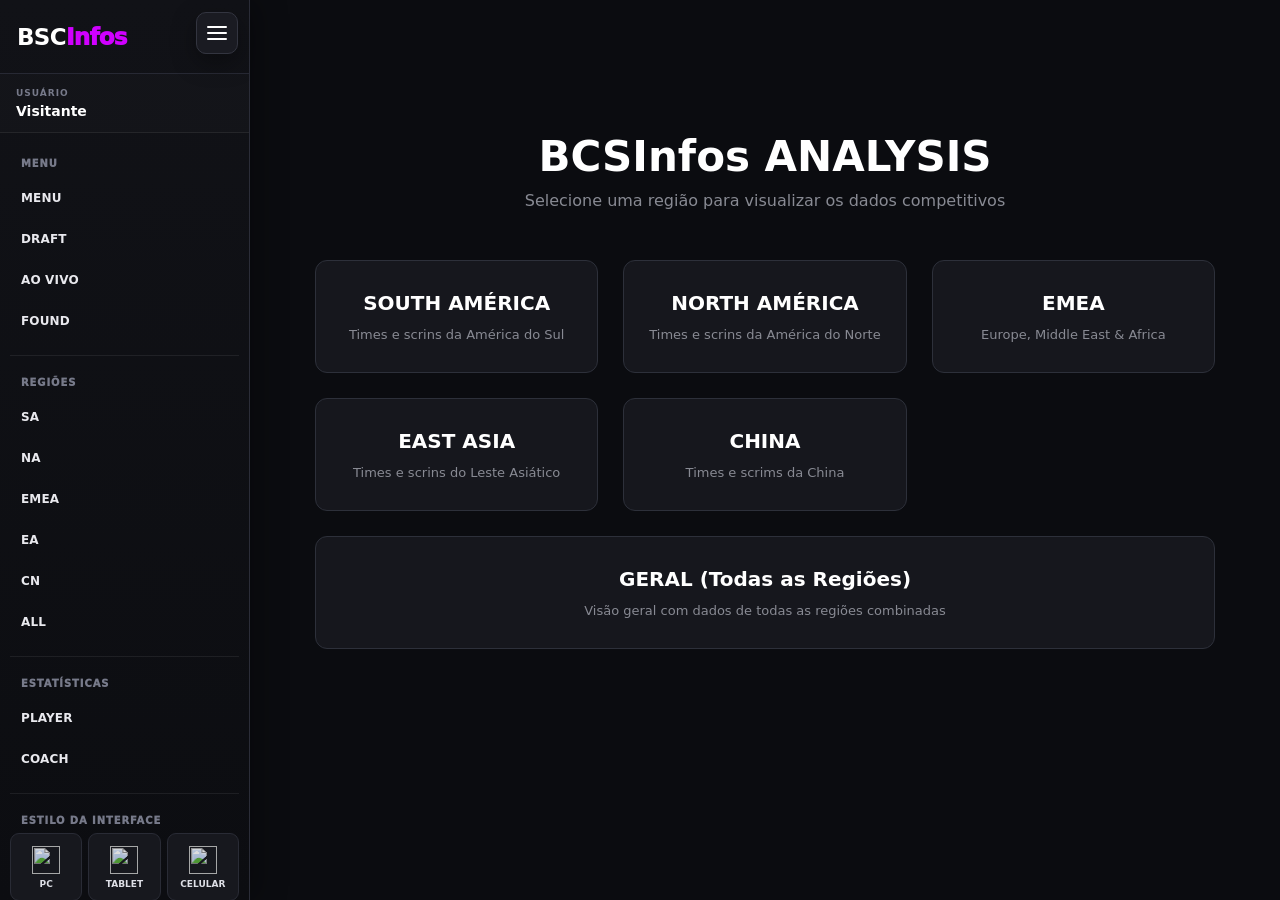
==== index.html @ 395b00bf "Add files via upload" ====
<!DOCTYPE html>
<html lang="pt-br">
<head>
    <script src="users.js"></script>
    <script src="auth.js"></script>
    <meta charset="UTF-8">
    <meta name="viewport" content="width=device-width, initial-scale=1.0">
    <title>BCSInfos — Menu Principal</title>
    <link rel="stylesheet" href="style.css">
    <style>
        .menu-container{display:flex;flex-direction:column;align-items:center;justify-content:center;min-height:80vh;padding:40px 20px}
        .menu-title{font-size:42px;font-weight:800;margin-bottom:10px;text-align:center}
        .menu-subtitle{font-size:16px;color:var(--texto-secundario,#a0a0b0);margin-bottom:50px;text-align:center}
        .region-grid{display:grid;grid-template-columns:repeat(auto-fit,minmax(220px,1fr));gap:25px;max-width:900px;width:100%}
        .region-card{background:var(--bg-cards,#181820);border:1px solid var(--borda-destaque,#2a2a35);border-radius:12px;padding:30px 20px;text-align:center;text-decoration:none;color:white;transition:all .3s;display:flex;flex-direction:column;align-items:center;gap:12px}
        .region-card:hover{transform:translateY(-5px);border-color:var(--accent,#e91e63);box-shadow:0 8px 24px rgba(233,30,99,.2)}
        .region-card img{width:60px;height:60px;object-fit:contain;border-radius:8px}
        .region-card .region-name{font-size:20px;font-weight:700}
        .region-card .region-desc{font-size:13px;color:var(--texto-secundario,#a0a0b0)}
    </style>

    <link rel="stylesheet" href="platform.css">
    <script src="platform.js" defer></script>
</head>
<body>
<nav class="navbar">
    <a href="index.html" class="nav-link">MENU</a>
    <a href="geral.html" class="nav-link">GERAL</a>
    <a href="draft.html" class="nav-link">DRAFT</a>
    <a href="vivo.html" class="nav-link">AO VIVO</a>
    <a href="found.html" class="nav-link">FOUND</a>
</nav>
<main class="main-container">
<div class="menu-container">
    <h1 class="menu-title">BCSInfos <span class="accent">ANALYSIS</span></h1>
    <p class="menu-subtitle">Selecione uma região para visualizar os dados competitivos</p>
    <div class="region-grid">
        <a href="sa.html" class="region-card"><img src="element/sa.png" alt="SA" onerror="this.style.display='none'"><span class="region-name">SOUTH AMÉRICA</span><span class="region-desc">Times e scrins da América do Sul</span></a>
        <a href="na.html" class="region-card"><img src="element/na.png" alt="NA" onerror="this.style.display='none'"><span class="region-name">NORTH AMÉRICA</span><span class="region-desc">Times e scrins da América do Norte</span></a>
        <a href="emea.html" class="region-card"><img src="element/emea.png" alt="EMEA" onerror="this.style.display='none'"><span class="region-name">EMEA</span><span class="region-desc">Europe, Middle East & Africa</span></a>
        <a href="ea.html" class="region-card"><img src="element/ea.png" alt="EA" onerror="this.style.display='none'"><span class="region-name">EAST ASIA</span><span class="region-desc">Times e scrins do Leste Asiático</span></a>
        <a href="cn.html" class="region-card"><img src="element/cn.png" alt="CN" onerror="this.style.display='none'"><span class="region-name">CHINA</span><span class="region-desc">Times e scrims da China</span></a>
        <a href="geral.html" class="region-card" style="grid-column:1/-1"><span class="region-name">GERAL (Todas as Regiões)</span><span class="region-desc">Visão geral com dados de todas as regiões combinadas</span></a>
    </div>
</div>
</main>
</body>
</html>
---- style.css ----
:root {
    --bg-geral: #0b0c10;
    --bg-paineis: #111217;
    --bg-cards: #16171d;
    --borda-suave: #1f2026;
    --borda-destaque: #1f2026;
    --texto: #ffffff;
    --texto-secundario: #00ccff;
    --accent-purple: #d3d3d3;
    --accent-hover: #d3d3d3;
    --winrate-color: #00ff00;
    --loss-color: #ff3333;
    --synergy-color: #00ccff;
}

* { margin: 0; padding: 0; box-sizing: border-box; font-family: system-ui, -apple-system, sans-serif; }
body { background-color: var(--bg-geral); color: var(--texto); min-height: 100vh; }
::-webkit-scrollbar { width: 8px; }
::-webkit-scrollbar-track { background: var(--bg-geral); }
::-webkit-scrollbar-thumb { background: var(--borda-destaque); border-radius: 4px; }

/* Navbar */
.navbar { display: flex; justify-content: center; align-items: center; gap: 20px; width: 100%; padding: 15px 0; background-color: var(--bg-paineis); border-bottom: 1px solid var(--borda-suave);}
.nav-links { display: flex; gap: 20px; }
.nav-link { color: var(--texto); text-decoration: none; font-weight: 800; font-size: 14px; text-transform: uppercase; }
.nav-link:hover { color: var(--accent-purple); }
.dropdown { position: relative; display: inline-block; }
.dropdown-content { display: none; position: absolute; background-color: var(--bg-paineis); min-width: 180px; border: 1px solid var(--borda-destaque); border-radius: 8px; z-index: 100; top: 100%; }
.dropdown-content a { display: flex; align-items: center; gap: 12px; color: var(--texto); padding: 12px 16px; text-decoration: none; font-size: 13px; font-weight: bold; border-bottom: 1px solid var(--borda-suave);}
.dropdown-content a:hover { background-color: var(--borda-suave); color: var(--accent-hover); }
.dropdown:hover .dropdown-content { display: block !important; }
.dropdown-content { animation: fadeIn 0.2s ease-in-out; }

/* Main */
.main-container { padding: 30px; max-width: 1400px; margin: 0 auto; }
.tela-oculta { display: none !important; }
.tela-ativa { display: block; animation: fadeIn 0.3s ease; }
@keyframes fadeIn { from { opacity: 0; transform: translateY(-10px); } to { opacity: 1; transform: translateY(0); } }

/* Headers e Filtros */
.page-header { text-align: center; margin-bottom: 30px; }
.page-header h1 { font-size: 28px; font-weight: 900; }
.page-header .accent { color: var(--accent-purple); }
.filter-container { display: flex; justify-content: center; gap: 15px; margin-bottom: 30px; }
.filter-select { background-color: var(--bg-paineis); color: var(--texto); border: 1px solid var(--borda-destaque); padding: 10px 20px; border-radius: 8px; font-weight: bold; outline: none; cursor: pointer; }

/* Tabelas Meta & Cards Modo */
.modo-card { background-color: var(--bg-cards); border: 2px solid var(--borda-destaque); border-radius: 8px; padding: 20px; text-align: center; font-size: 20px; font-weight: 900; color: var(--accent-purple); cursor: pointer; margin-bottom: 10px; transition: 0.2s; text-transform: uppercase; display: flex; align-items: center; justify-content: center; gap: 15px;}
.modo-card:hover { border-color: var(--accent-hover); background-color: var(--bg-paineis); transform: scale(1.01); }
.modo-section { background-color: var(--bg-paineis); border: 1px solid var(--borda-suave); border-radius: 12px; margin-bottom: 20px; overflow: hidden; display: none; }
.modo-header { background-color: var(--bg-cards); padding: 15px 20px; font-weight: 900; font-size: 16px; display: flex; justify-content: space-between; color: var(--accent-purple); border-bottom: 1px solid var(--borda-suave); }
.mapa-content { padding: 20px; display: grid; grid-template-columns: repeat(auto-fit, minmax(300px, 1fr)); gap: 20px; }
.excel-table { width: 100%; border-collapse: collapse; font-size: 13px; }
.excel-table th, .excel-table td { padding: 10px 8px; text-align: center; border-bottom: 1px solid var(--borda-suave); }
.excel-table th { color: var(--texto-secundario); font-weight: 800; cursor: pointer; }
.winrate-cell { color: var(--winrate-color); font-weight: bold; }

/* Sidebar Layout */
.brawlers-container, .times-container { display: flex; gap: 25px; height: calc(100vh - 160px); }
.sidebar { width: 280px; background-color: var(--bg-paineis); border: 1px solid var(--borda-suave); border-radius: 12px; display: flex; flex-direction: column; }
.sidebar-search, .sidebar-header { padding: 15px; background-color: var(--bg-cards); border: none; border-bottom: 1px solid var(--borda-destaque); color: var(--texto); font-weight: bold; text-align: center; outline:none; }
.sidebar-list { flex: 1; overflow-y: auto; padding: 10px; display: flex; flex-direction: column; gap: 5px; }
.sidebar-item { border-radius: 8px; border: 1px solid transparent; transition: 0.2s; padding: 10px; cursor: pointer; display: flex; align-items: center; gap: 10px;}
.sidebar-item:hover, .sidebar-item.active { background-color: var(--bg-cards); border-color: var(--accent-purple); }
.info-panel { flex: 1; background-color: var(--bg-paineis); border: 1px solid var(--borda-suave); border-radius: 12px; padding: 30px; overflow-y: auto; }

/* Modais e Brawlers Detail */
.brawler-profile-header { display: flex; align-items: center; gap: 20px; margin-bottom: 30px; border-bottom: 1px solid var(--borda-destaque); padding-bottom: 20px; }
.brawler-large-avatar { width: 80px; height: 80px; border-radius: 12px; border: 2px solid var(--accent-purple); object-fit: cover; }

/* Scrins Grid */
.scrins-grid { display: grid; gap: 15px; grid-template-columns: repeat(auto-fill, minmax(350px, 1fr)); }
.scrim-card { background-color: var(--bg-cards); border: 1px solid var(--borda-destaque); border-radius: 8px; padding: 15px; padding-bottom: 30px; cursor: pointer; transition: 0.2s; display: flex; justify-content: space-between; align-items: center; position: relative; }
.scrim-card:hover { border-color: var(--accent-purple); transform: scale(1.02); }
.scrim-team-info { display: flex; align-items: center; gap: 10px; }
.scrim-team-logo { width: 40px; height: 40px; object-fit: contain; border-radius: 4px; }
.scrim-score { font-size: 24px; font-weight: 900; color: #fff; margin: 0 15px; }

/* Detalhes da Scrim */
.scrim-detail-header { text-align: center; margin-bottom: 20px; }
.scrim-rounds-container { display: flex; justify-content: center; gap: 10px; overflow-x: auto; padding-bottom: 10px; margin-bottom: 20px; }
.scrim-round-btn { background: var(--bg-cards); border: 1px solid var(--borda-suave); padding: 10px; border-radius: 8px; cursor: pointer; min-width: 120px; text-align: center; }
.scrim-round-btn.active { border-color: var(--accent-purple); background: var(--borda-suave); }

/* Logo do time vencedor + modo no canto superior direito */
.scrim-round-team-logo-wrap {
    position: relative;
    width: 58px;
    height: 58px;
    margin: 0 auto 5px;
    display: flex;
    align-items: center;
    justify-content: center;
}
.scrim-round-team-logo {
    width: 52px !important;
    height: 52px !important;
    display: block !important;
    margin: 0 !important;
    object-fit: contain !important;
}
.scrim-round-mode-logo {
    position: absolute !important;
    top: -5px;
    right: -8px;
    width: 18px !important;
    height: 18px !important;
    display: block !important;
    margin: 0 !important;
    object-fit: contain !important;
    background: rgba(15, 17, 24, 0.9);
    border: 1px solid var(--borda-suave);
    border-radius: 50%;
    padding: 2px;
    box-sizing: border-box;
}
.scrim-round-btn img { width: 30px; height: 30px; display: block; margin: 0 auto 5px; object-fit: contain;}

/* Layout Interno da Scrim */
.round-details-view { display: flex; flex-direction: column; gap: 20px; background: var(--bg-cards); padding: 20px; border-radius: 12px; border: 1px solid var(--borda-destaque); }
.scrim-picks-container { display: flex; align-items: center; justify-content: center; gap: 30px; }
.team-picks-scrim { display: flex; flex-direction: column; gap: 10px; flex: 1; align-items: center; }
.pick-row { background: var(--bg-paineis); padding: 8px; border-radius: 6px; border: 1px solid var(--borda-suave); }
.pick-row img { width: 40px; height: 40px; border-radius: 6px; object-fit: cover;}
.map-middle-scrim { flex: 1; text-align: center; }
.map-middle-scrim img { max-width: 180px; border-radius: 8px; border: 2px solid var(--borda-destaque); object-fit: cover; }
.player-names-scrim { display: flex; gap: 5px; font-size: 11px; color: var(--texto-secundario); justify-content: center; margin-top: 5px; font-weight: bold;}

/* Sinergia e Counters */
.synergy-grid { display: grid; grid-template-columns: 1fr 1fr; gap: 20px; margin-top: 20px; }
.synergy-box { background: #111; border: 1px solid var(--borda-destaque); padding: 15px; border-radius: 8px; }
.synergy-item { display: flex; justify-content: space-between; align-items: center; padding: 10px 0; border-bottom: 1px dashed var(--borda-suave); }
.synergy-item:last-child { border-bottom: none; }
.synergy-item img { width: 28px; height: 28px; border-radius: 4px; margin-right: 10px; vertical-align: middle; }

/* Formulário para Registro de Time */
.form-group { display: flex; flex-direction: column; gap: 5px; margin-bottom: 15px; }
.form-group label { font-size: 12px; color: var(--texto-secundario); font-weight: bold; }
.form-group input { background: var(--bg-paineis); border: 1px solid var(--borda-suave); color: #fff; padding: 10px; border-radius: 6px; outline: none; }
.btn-register { background: var(--accent-purple); color: #fff; border: none; padding: 12px 20px; font-weight: 900; border-radius: 6px; cursor: pointer; text-transform: uppercase; width: 100%; transition: 0.2s;}
.btn-register:hover { background: var(--accent-hover); }

/* --- Barra de navegação horizontal "arrastável" (Scrims: Partidas e Sets) --- */
        .drag-scroll-x {
            cursor: grab;
            scrollbar-width: thin;
            scrollbar-color: var(--accent-purple, #b026ff) rgba(255,255,255,0.08);
        }
        .drag-scroll-x.dragging { cursor: grabbing; scroll-behavior: auto; }
        .drag-scroll-x::-webkit-scrollbar { height: 9px; }
        .drag-scroll-x::-webkit-scrollbar-track { background: rgba(255,255,255,0.05); border-radius: 10px; }
        .drag-scroll-x::-webkit-scrollbar-thumb { background: var(--accent-purple, #b026ff); border-radius: 10px; }
        .drag-scroll-x::-webkit-scrollbar-thumb:hover { background: var(--accent-hover, #d17bff); }

        /* --- Nome do player abaixo de cada pick (Scrims) --- */
        .pick-player-name {
            font-size: 11px; font-weight: 900; color: var(--texto-secundario, #999);
            cursor: pointer; max-width: 100px; overflow: hidden; text-overflow: ellipsis;
            white-space: nowrap; text-align: center;
        }
        .pick-player-name:hover { color: var(--accent-hover, #d17bff); text-decoration: underline; }

        /* --- Modal de perfil do jogador --- */
        .modal-overlay {
            display: none; position: fixed; inset: 0; background: rgba(0,0,0,0.7);
            z-index: 9999; align-items: center; justify-content: center; padding: 20px;
        }
        .modal-jogador-card {
            position: relative; width: 100%; max-width: 420px; max-height: 85vh; overflow-y: auto;
            background: var(--bg-cards, #181820); border: 1px solid var(--borda-destaque, #3a3a45);
            border-radius: 14px; padding: 26px; box-shadow: 0 12px 40px rgba(0,0,0,0.5);
        }
        .modal-close-btn {
            position: absolute; top: 14px; right: 14px; background: transparent; border: none;
            color: var(--texto-secundario, #999); font-size: 18px; font-weight: 900; cursor: pointer; line-height: 1;
        }
        .modal-close-btn:hover { color: #fff; }
:root {
    --bg-geral: #0b0c10;
    --bg-paineis: #111217;
    --bg-cards: #16171d;
    --borda-suave: #1f2026;
    --borda-destaque: #2d303a;
    --texto: #ffffff;
    --texto-secundario: #888a93;
    --accent-purple: #cc00ff;
    --accent-hover: #ff33ff;
    --winrate-color: #00ff66;
    --loss-color: #ff3333;
    --synergy-color: #00ccff;
}

* { margin: 0; padding: 0; box-sizing: border-box; font-family: system-ui, -apple-system, sans-serif; }
body { background-color: var(--bg-geral); color: var(--texto); min-height: 100vh; }
::-webkit-scrollbar { width: 8px; }
::-webkit-scrollbar-track { background: var(--bg-geral); }
::-webkit-scrollbar-thumb { background: var(--borda-destaque); border-radius: 4px; }

/* Navbar */
.navbar { display: flex; justify-content: center; align-items: center; gap: 20px; width: 100%; padding: 15px 0; background-color: var(--bg-paineis); border-bottom: 1px solid var(--borda-suave);}
.nav-links { display: flex; gap: 20px; }
.nav-link { color: var(--texto); text-decoration: none; font-weight: 800; font-size: 14px; text-transform: uppercase; }
.nav-link:hover { color: var(--accent-purple); }
.dropdown { position: relative; display: inline-block; }
.dropdown-content { display: none; position: absolute; background-color: var(--bg-paineis); min-width: 180px; border: 1px solid var(--borda-destaque); border-radius: 8px; z-index: 100; top: 100%; }
.dropdown-content a { display: flex; align-items: center; gap: 12px; color: var(--texto); padding: 12px 16px; text-decoration: none; font-size: 13px; font-weight: bold; border-bottom: 1px solid var(--borda-suave);}
.dropdown-content a:hover { background-color: var(--borda-suave); color: var(--accent-hover); }
.dropdown:hover .dropdown-content { display: block !important; }
.dropdown-content { animation: fadeIn 0.2s ease-in-out; }

/* Main */
.main-container { padding: 30px; max-width: 1400px; margin: 0 auto; }
.tela-oculta { display: none !important; }
.tela-ativa { display: block; animation: fadeIn 0.3s ease; }
@keyframes fadeIn { from { opacity: 0; transform: translateY(-10px); } to { opacity: 1; transform: translateY(0); } }

/* Headers e Filtros */
.page-header { text-align: center; margin-bottom: 30px; }
.page-header h1 { font-size: 28px; font-weight: 900; }
.page-header .accent { color: var(--accent-purple); }
.filter-container { display: flex; justify-content: center; gap: 15px; margin-bottom: 30px; }
.filter-select { background-color: var(--bg-paineis); color: var(--texto); border: 1px solid var(--borda-destaque); padding: 10px 20px; border-radius: 8px; font-weight: bold; outline: none; cursor: pointer; }

/* Tabelas Meta & Cards Modo */
.modo-card { background-color: var(--bg-cards); border: 2px solid var(--borda-destaque); border-radius: 8px; padding: 20px; text-align: center; font-size: 20px; font-weight: 900; color: var(--accent-purple); cursor: pointer; margin-bottom: 10px; transition: 0.2s; text-transform: uppercase; display: flex; align-items: center; justify-content: center; gap: 15px;}
.modo-card:hover { border-color: var(--accent-hover); background-color: var(--bg-paineis); transform: scale(1.01); }
.modo-section { background-color: var(--bg-paineis); border: 1px solid var(--borda-suave); border-radius: 12px; margin-bottom: 20px; overflow: hidden; display: none; }
.modo-header { background-color: var(--bg-cards); padding: 15px 20px; font-weight: 900; font-size: 16px; display: flex; justify-content: space-between; color: var(--accent-purple); border-bottom: 1px solid var(--borda-suave); }
.mapa-content { padding: 20px; display: grid; grid-template-columns: repeat(auto-fit, minmax(300px, 1fr)); gap: 20px; }
.excel-table { width: 100%; border-collapse: collapse; font-size: 13px; }
.excel-table th, .excel-table td { padding: 10px 8px; text-align: center; border-bottom: 1px solid var(--borda-suave); }
.excel-table th { color: var(--texto-secundario); font-weight: 800; cursor: pointer; }
.winrate-cell { color: var(--winrate-color); font-weight: bold; }

/* Sidebar Layout */
.brawlers-container, .times-container { display: flex; gap: 25px; height: calc(100vh - 160px); }
.sidebar { width: 280px; background-color: var(--bg-paineis); border: 1px solid var(--borda-suave); border-radius: 12px; display: flex; flex-direction: column; }
.sidebar-search, .sidebar-header { padding: 15px; background-color: var(--bg-cards); border: none; border-bottom: 1px solid var(--borda-destaque); color: var(--texto); font-weight: bold; text-align: center; outline:none; }
.sidebar-list { flex: 1; overflow-y: auto; padding: 10px; display: flex; flex-direction: column; gap: 5px; }
.sidebar-item { border-radius: 8px; border: 1px solid transparent; transition: 0.2s; padding: 10px; cursor: pointer; display: flex; align-items: center; gap: 10px;}
.sidebar-item:hover, .sidebar-item.active { background-color: var(--bg-cards); border-color: var(--accent-purple); }
.info-panel { flex: 1; background-color: var(--bg-paineis); border: 1px solid var(--borda-suave); border-radius: 12px; padding: 30px; overflow-y: auto; }

/* Modais e Brawlers Detail */
.brawler-profile-header { display: flex; align-items: center; gap: 20px; margin-bottom: 30px; border-bottom: 1px solid var(--borda-destaque); padding-bottom: 20px; }
.brawler-large-avatar { width: 80px; height: 80px; border-radius: 12px; border: 2px solid var(--accent-purple); object-fit: cover; }

/* Scrins Grid */
.scrins-grid { display: grid; gap: 15px; grid-template-columns: repeat(auto-fill, minmax(350px, 1fr)); }
.scrim-card { background-color: var(--bg-cards); border: 1px solid var(--borda-destaque); border-radius: 8px; padding: 15px; padding-bottom: 30px; cursor: pointer; transition: 0.2s; display: flex; justify-content: space-between; align-items: center; position: relative; }
.scrim-card:hover { border-color: var(--accent-purple); transform: scale(1.02); }
.scrim-team-info { display: flex; align-items: center; gap: 10px; }
.scrim-team-logo { width: 40px; height: 40px; object-fit: contain; border-radius: 4px; }
.scrim-score { font-size: 24px; font-weight: 900; color: #fff; margin: 0 15px; }

/* Detalhes da Scrim */
.scrim-detail-header { text-align: center; margin-bottom: 20px; }
.scrim-rounds-container { display: flex; justify-content: center; gap: 10px; overflow-x: auto; padding-bottom: 10px; margin-bottom: 20px; }
.scrim-round-btn { background: var(--bg-cards); border: 1px solid var(--borda-suave); padding: 10px; border-radius: 8px; cursor: pointer; min-width: 120px; text-align: center; }
.scrim-round-btn.active { border-color: var(--accent-purple); background: var(--borda-suave); }
.scrim-round-btn img { width: 30px; height: 30px; display: block; margin: 0 auto 5px; object-fit: contain;}

/* Layout Interno da Scrim */
.round-details-view { display: flex; flex-direction: column; gap: 20px; background: var(--bg-cards); padding: 20px; border-radius: 12px; border: 1px solid var(--borda-destaque); }
.scrim-picks-container { display: flex; align-items: center; justify-content: center; gap: 30px; }
.team-picks-scrim { display: flex; flex-direction: column; gap: 10px; flex: 1; align-items: center; }
.pick-row { background: var(--bg-paineis); padding: 8px; border-radius: 6px; border: 1px solid var(--borda-suave); }
.pick-row img { width: 40px; height: 40px; border-radius: 6px; object-fit: cover;}
.map-middle-scrim { flex: 1; text-align: center; }
.map-middle-scrim img { max-width: 180px; border-radius: 8px; border: 2px solid var(--borda-destaque); object-fit: cover; }
.player-names-scrim { display: flex; gap: 5px; font-size: 11px; color: var(--texto-secundario); justify-content: center; margin-top: 5px; font-weight: bold;}

/* Sinergia e Counters */
.synergy-grid { display: grid; grid-template-columns: 1fr 1fr; gap: 20px; margin-top: 20px; }
.synergy-box { background: #111; border: 1px solid var(--borda-destaque); padding: 15px; border-radius: 8px; }
.synergy-item { display: flex; justify-content: space-between; align-items: center; padding: 10px 0; border-bottom: 1px dashed var(--borda-suave); }
.synergy-item:last-child { border-bottom: none; }
.synergy-item img { width: 28px; height: 28px; border-radius: 4px; margin-right: 10px; vertical-align: middle; }

/* Formulário para Registro de Time */
.form-group { display: flex; flex-direction: column; gap: 5px; margin-bottom: 15px; }
.form-group label { font-size: 12px; color: var(--texto-secundario); font-weight: bold; }
.form-group input { background: var(--bg-paineis); border: 1px solid var(--borda-suave); color: #fff; padding: 10px; border-radius: 6px; outline: none; }
.btn-register { background: var(--accent-purple); color: #fff; border: none; padding: 12px 20px; font-weight: 900; border-radius: 6px; cursor: pointer; text-transform: uppercase; width: 100%; transition: 0.2s;}
.btn-register:hover { background: var(--accent-hover); }

/* --- Barra de navegação horizontal "arrastável" (Scrims: Partidas e Sets) --- */
        .drag-scroll-x {
            cursor: grab;
            scrollbar-width: thin;
            scrollbar-color: var(--accent-purple, #b026ff) rgba(255,255,255,0.08);
        }
        .drag-scroll-x.dragging { cursor: grabbing; scroll-behavior: auto; }
        .drag-scroll-x::-webkit-scrollbar { height: 9px; }
        .drag-scroll-x::-webkit-scrollbar-track { background: rgba(255,255,255,0.05); border-radius: 10px; }
        .drag-scroll-x::-webkit-scrollbar-thumb { background: var(--accent-purple, #b026ff); border-radius: 10px; }
        .drag-scroll-x::-webkit-scrollbar-thumb:hover { background: var(--accent-hover, #d17bff); }

        /* --- Nome do player abaixo de cada pick (Scrims) --- */
        .pick-player-name {
            font-size: 11px; font-weight: 900; color: var(--texto-secundario, #999);
            cursor: pointer; max-width: 100px; overflow: hidden; text-overflow: ellipsis;
            white-space: nowrap; text-align: center;
        }
        .pick-player-name:hover { color: var(--accent-hover, #d17bff); text-decoration: underline; }

        /* --- Modal de perfil do jogador --- */
        .modal-overlay {
            display: none; position: fixed; inset: 0; background: rgba(0,0,0,0.7);
            z-index: 9999; align-items: center; justify-content: center; padding: 20px;
        }
        .modal-jogador-card {
            position: relative; width: 100%; max-width: 420px; max-height: 85vh; overflow-y: auto;
            background: var(--bg-cards, #181820); border: 1px solid var(--borda-destaque, #3a3a45);
            border-radius: 14px; padding: 26px; box-shadow: 0 12px 40px rgba(0,0,0,0.5);
        }
        .modal-close-btn {
            position: absolute; top: 14px; right: 14px; background: transparent; border: none;
            color: var(--texto-secundario, #999); font-size: 18px; font-weight: 900; cursor: pointer; line-height: 1;
        }
        .modal-close-btn:hover { color: #fff; }

/* Ajuste os seletores conforme as classes do seu HTML (ex: .region-tab .trophy-img) */
.region-selection-tab .trophy-icon {
    width: 48px; /* Ajuste para o tamanho ideal desejado */
    height: auto;
    transform: scale(1.1);
    transition: transform 0.2s ease-in-out;
}

.region-selection-tab .trophy-icon:hover {
    transform: scale(1.3);
    cursor: pointer;
}

/* =========================================================
   NOVA NAVEGAÇÃO LATERAL — CONTROLE EM TODOS OS DISPOSITIVOS
   O HTML continua limpo; o comportamento fica em platform.js.
   ========================================================= */
:root {
    --side-nav-width: 250px;
    --side-nav-bg: #101116;
    --side-nav-border: #292b35;
    --side-nav-accent: #d000ff;
}

/* Todas as navbars antigas ficam escondidas quando o menu lateral existe. */
body.has-side-navigation > .navbar,
body.has-side-navigation > nav {
    display: none !important;
}

/* Estado aberto/fechado em PC e Tablet */
body.has-side-navigation {
    padding-left: var(--side-nav-width);
    transition: padding-left .22s ease;
}

body.has-side-navigation.side-nav-closed {
    padding-left: 0 !important;
}

.bsc-side-nav {
    position: fixed !important;
    z-index: 99990 !important;
    inset: 0 auto 0 0 !important;
    width: var(--side-nav-width) !important;
    transform: translateX(0);
    transition: transform .22s ease, width .22s ease;
    background: linear-gradient(180deg, #111217 0%, #0b0c10 100%);
    border-right: 1px solid var(--side-nav-border);
    box-shadow: 8px 0 28px rgba(0,0,0,.28);
}

body.side-nav-closed .bsc-side-nav {
    transform: translateX(-105%);
}

.side-nav-header {
    min-height: 74px;
    padding: 0 14px 0 17px;
    display: flex;
    align-items: center;
    justify-content: space-between;
    border-bottom: 1px solid #272934;
}

.side-nav-brand {
    color: #fff !important;
    text-decoration: none !important;
    font-size: 23px;
    font-weight: 950;
    letter-spacing: -.7px;
}
.side-nav-brand strong { color: #fff; }
.side-nav-brand span { color: #d000ff; }

/* Botão X sempre disponível, inclusive PC e Tablet. */
.side-nav-close {
    display: flex !important;
    align-items: center;
    justify-content: center;
    width: 34px;
    height: 34px;
    flex: 0 0 34px;
    border: 1px solid #30323d;
    border-radius: 8px;
    background: #191a21;
    color: #fff;
    font-size: 24px;
    line-height: 1;
    cursor: pointer;
}
.side-nav-close:hover { background: #d000ff; border-color: #d000ff; }

/* Nickname acima da seção MENU */
.side-nav-user {
    padding: 14px 16px 13px;
    border-bottom: 1px solid rgba(255,255,255,.07);
    background: rgba(255,255,255,.012);
}
.side-nav-user-label {
    display: block;
    margin-bottom: 5px;
    color: #777a8a;
    font-size: 9px;
    font-weight: 900;
    letter-spacing: 1px;
    text-transform: uppercase;
}
.side-nav-user-name {
    display: block;
    color: #fff;
    font-size: 14px;
    font-weight: 900;
    max-width: 100%;
    overflow: hidden;
    text-overflow: ellipsis;
    white-space: nowrap;
}
/* O nome do usuário é exibido sem o @. */
.side-nav-user-name::before { content: none !important; }

.side-nav-scroll {
    height: calc(100vh - 126px) !important;
    overflow-y: auto;
    padding: 10px 10px 20px;
}

.side-nav-section { padding: 5px 0 13px; margin-bottom: 8px; border-bottom: 1px solid rgba(255,255,255,.07); }
.side-nav-section-title { color: #777a8a; font-size: 10px; font-weight: 950; letter-spacing: .9px; padding: 8px 11px 7px; text-transform: uppercase; }
.side-nav-link {
    display: flex;
    align-items: center;
    gap: 9px;
    min-height: 39px;
    padding: 8px 11px;
    margin: 2px 0;
    border-radius: 8px;
    color: #e9e9ee !important;
    text-decoration: none !important;
    font-size: 12px;
    font-weight: 850;
    transition: background .16s ease, color .16s ease, transform .16s ease;
}
.side-nav-link:hover { background: #1c1d25; color: #fff !important; transform: translateX(2px); }
.side-nav-link.active { background: linear-gradient(90deg, rgba(208,0,255,.22), rgba(208,0,255,.06)); border-left: 3px solid #d000ff; padding-left: 8px; }
.side-region-link img { width: 22px; height: 22px; object-fit: contain; flex: 0 0 22px; }
.side-screen-link::before { content: '›'; color: #d000ff; font-size: 16px; line-height: 1; }

/* Cor da região atualmente aberta. */
.region-theme-SA { --region-accent: #ff3333; --region-soft: rgba(255,51,51,.18); }
.region-theme-NA { --region-accent: #00d26a; --region-soft: rgba(0,210,106,.18); }
.region-theme-EMEA { --region-accent: #1683ff; --region-soft: rgba(22,131,255,.18); }
.region-theme-EA { --region-accent: #ff4fc3; --region-soft: rgba(255,79,195,.18); }
.region-theme-CN { --region-accent: #000000; --region-soft: rgba(0,0,0,.30); }
.region-theme-ALL { --region-accent: #ffd21f; --region-soft: rgba(255,210,31,.18); }

.region-theme-SA .side-region-link.region-link-SA.active,
.region-theme-NA .side-region-link.region-link-NA.active,
.region-theme-EMEA .side-region-link.region-link-EMEA.active,
.region-theme-EA .side-region-link.region-link-EA.active,
.region-theme-CN .side-region-link.region-link-CN.active,
.region-theme-ALL .side-region-link.region-link-ALL.active {
    background: linear-gradient(90deg, var(--region-soft), rgba(255,255,255,.02));
    border-left-color: var(--region-accent);
    color: #fff !important;
}

.region-theme-SA .side-current-region .side-screen-link::before,
.region-theme-NA .side-current-region .side-screen-link::before,
.region-theme-EMEA .side-current-region .side-screen-link::before,
.region-theme-EA .side-current-region .side-screen-link::before,
.region-theme-CN .side-current-region .side-screen-link::before,
.region-theme-ALL .side-current-region .side-screen-link::before { color: var(--region-accent); }

.region-theme-SA .side-current-region .side-screen-link:hover,
.region-theme-NA .side-current-region .side-screen-link:hover,
.region-theme-EMEA .side-current-region .side-screen-link:hover,
.region-theme-EA .side-current-region .side-screen-link:hover,
.region-theme-CN .side-current-region .side-screen-link:hover,
.region-theme-ALL .side-current-region .side-screen-link:hover { color: #fff !important; background: var(--region-soft); }

/* Seletor PC / Tablet / Celular com os arquivos pc.png, tablet.png e smart.png */
.side-style-section { border-bottom: 0; }
.side-style-section .platform-switcher {
    position: static !important;
    width: 100%;
    display: grid !important;
    grid-template-columns: repeat(3, 1fr);
    gap: 6px;
    padding: 0;
    background: transparent !important;
    border: 0 !important;
    box-shadow: none !important;
}
.side-style-section .platform-switch-btn {
    min-width: 0;
    min-height: 68px;
    padding: 7px 3px;
    display: flex;
    flex-direction: column;
    align-items: center;
    justify-content: center;
    gap: 5px;
    border: 1px solid #292b35;
    border-radius: 9px;
    background: #17181e;
    color: #dfe0e7;
    cursor: pointer;
    font-size: 9px;
    font-weight: 900;
}
.side-style-section .platform-switch-btn img {
    width: 28px;
    height: 28px;
    object-fit: contain;
    opacity: .85;
}
.side-style-section .platform-switch-btn:hover { border-color: #d000ff; background: #1d1e27; }
.side-style-section .platform-switch-btn.active { background: #d000ff; border-color: #d000ff; color: #fff; }
.side-style-section .platform-switch-btn.active img { opacity: 1; }

/* Botão flutuante para reabrir o menu depois de fechado — em TODOS os dispositivos. */
.side-nav-toggle {
    display: flex !important;
    position: fixed !important;
    z-index: 100001 !important;
    top: 12px;
    left: calc(var(--side-nav-width) - 54px);
    width: 42px;
    height: 42px;
    padding: 8px;
    align-items: center;
    justify-content: center;
    flex-direction: column;
    border: 1px solid #333540;
    border-radius: 10px;
    background: #1a1b22;
    box-shadow: 0 8px 24px rgba(0,0,0,.35);
    cursor: pointer;
    transition: left .22s ease, background .15s ease, border-color .15s ease;
}
body.side-nav-closed .side-nav-toggle { left: 12px; }
.side-nav-toggle:hover { background: #d000ff; border-color: #d000ff; }
.side-nav-toggle span { display: block; width: 20px; height: 2px; margin: 2px 0; background: #fff; border-radius: 2px; }

/* Mobile */
html[data-platform="mobile"] { --side-nav-width: 280px; }
html[data-platform="mobile"] body.has-side-navigation { padding-left: 0 !important; }
html[data-platform="mobile"] .bsc-side-nav { width: min(280px, 86vw) !important; transform: translateX(-105%); }
html[data-platform="mobile"] body.side-nav-open .bsc-side-nav { transform: translateX(0); }
html[data-platform="mobile"] .side-nav-toggle { left: 12px; }
html[data-platform="mobile"] body.side-nav-open .side-nav-toggle { left: calc(min(280px, 86vw) - 54px); }
html[data-platform="mobile"] .side-nav-backdrop { display: none; }
html[data-platform="mobile"] body.side-nav-open .side-nav-backdrop { display: block; position: fixed; inset: 0; z-index: 99980; background: rgba(0,0,0,.65); backdrop-filter: blur(2px); }
html[data-platform="mobile"] .side-nav-header { min-height: 65px; }
html[data-platform="mobile"] .side-nav-scroll { height: calc(100vh - 126px) !important; }

/* Tablet */
html[data-platform="tablet"] { --side-nav-width: 220px; }
html[data-platform="tablet"] body.has-side-navigation { padding-left: var(--side-nav-width); }
html[data-platform="tablet"] .bsc-side-nav { width: var(--side-nav-width) !important; }
html[data-platform="tablet"] .side-nav-header { min-height: 68px; }
html[data-platform="tablet"] .side-nav-scroll { height: calc(100vh - 120px) !important; }

/* PC */
html[data-platform="pc"] { --side-nav-width: 250px; }

/* Quando o menu está fechado, o conteúdo aproveita toda a tela. */
body.side-nav-closed .side-nav-backdrop { display: none !important; }

/* =========================================================
   SCRIMS — PAINEL LATERAL DE SETS
   ========================================================= */
.scrim-back-btn {
    background: transparent;
    border: 2px solid var(--accent-purple);
    color: var(--accent-purple);
    padding: 8px 20px;
    font-weight: bold;
    border-radius: 6px;
    cursor: pointer;
    margin-bottom: 20px;
}

.scrim-matchup-header {
    display: flex;
    justify-content: center;
    align-items: center;
    gap: 40px;
}

.scrim-header-team {
    text-align: center;
    min-width: 150px;
}

.scrim-header-team > img {
    height: 100px;
    max-width: 170px;
    object-fit: contain;
    background: transparent;
    border: none;
}

.scrim-header-players {
    display: flex;
    gap: 8px;
    justify-content: center;
    margin-top: 7px;
    color: var(--texto-secundario);
    font-size: 11px;
    font-weight: bold;
    flex-wrap: wrap;
}

.scrim-header-score {
    font-size: 38px;
    font-weight: 900;
    white-space: nowrap;
}

.scrim-header-score .score-separator {
    color: var(--accent-purple);
    margin: 0 5px;
}

.scrim-sets-layout {
    display: grid;
    grid-template-columns: 185px minmax(0, 1fr);
    gap: 14px;
    align-items: stretch;
    margin-top: 16px;
    min-height: 420px;
}

.scrim-sets-sidebar {
    min-height: 0;
    height: 520px;
    background: var(--bg-cards);
    border: 1px solid var(--borda-destaque);
    border-radius: 12px;
    padding: 10px;
    display: flex;
    flex-direction: column;
}

.scrim-sets-title {
    display: flex;
    justify-content: space-between;
    align-items: center;
    padding: 5px 7px 10px;
    font-size: 12px;
    font-weight: 900;
    color: #fff;
    border-bottom: 1px solid var(--borda-suave);
}

.scrim-sets-title span {
    color: var(--accent-purple);
}

.scrim-sets-list {
    overflow-y: auto;
    overflow-x: hidden;
    padding: 8px 3px 3px 0;
    display: flex;
    flex-direction: column;
    gap: 7px;
    min-height: 0;
}

.scrim-set-btn {
    width: 100%;
    flex: 0 0 auto;
    text-align: left;
    background: #101116;
    color: #fff;
    border: 1px solid var(--borda-suave);
    border-radius: 8px;
    padding: 9px;
    cursor: pointer;
    transition: .15s ease;
}

.scrim-set-btn:hover {
    border-color: var(--accent-purple);
    transform: translateX(1px);
}

.scrim-set-btn.active {
    border-color: var(--accent-purple);
    background: rgba(255, 0, 255, .08);
    box-shadow: inset 3px 0 0 var(--accent-purple);
}

.scrim-set-top {
    display: flex;
    align-items: center;
    justify-content: space-between;
    gap: 5px;
}

.scrim-set-top strong {
    color: var(--accent-purple);
    font-size: 12px;
}

.scrim-set-top span {
    color: var(--texto-secundario);
    font-size: 9px;
    overflow: hidden;
    text-overflow: ellipsis;
    white-space: nowrap;
}

.scrim-set-map {
    font-size: 10px;
    font-weight: 800;
    margin-top: 5px;
    white-space: nowrap;
    overflow: hidden;
    text-overflow: ellipsis;
}

.scrim-set-winner {
    font-size: 9px;
    font-weight: 900;
    margin-top: 4px;
    white-space: nowrap;
    overflow: hidden;
    text-overflow: ellipsis;
}

.scrim-set-content {
    min-width: 0;
}

.scrim-set-content .round-details-view {
    height: 520px;
    margin: 0 !important;
    padding: 20px !important;
    overflow: hidden;
}

.scrim-set-content-head {
    display: flex;
    align-items: center;
    justify-content: space-between;
    gap: 20px;
    border-bottom: 1px solid var(--borda-suave);
    padding-bottom: 12px;
}

.scrim-set-kicker {
    color: var(--accent-purple);
    font-size: 10px;
    font-weight: 900;
    letter-spacing: .6px;
}

.scrim-set-content-head h2 {
    margin-top: 4px;
    font-size: 16px;
}

.scrim-set-result {
    display: flex;
    flex-direction: column;
    align-items: flex-end;
    gap: 3px;
    font-size: 10px;
    font-weight: 800;
    color: var(--texto-secundario);
    text-align: right;
}

.scrim-set-bans {
    display: flex;
    justify-content: center;
    gap: 40px;
    min-height: 30px;
    font-size: 9px;
    color: var(--texto-secundario);
}

.scrim-set-bans > div {
    display: flex;
    align-items: center;
    gap: 8px;
}

.scrim-bans-row {
    display: flex;
    gap: 4px;
}

.scrim-bans-row img {
    width: 28px;
    height: 28px;
    border-radius: 5px;
    object-fit: cover;
    opacity: .55;
}

.scrim-picks-container {
    flex: 1;
    min-height: 0;
    display: grid;
    grid-template-columns: minmax(150px, 1fr) minmax(190px, 260px) minmax(150px, 1fr);
    align-items: center;
    justify-content: center;
    gap: 22px;
    height: calc(100% - 105px);
}

.team-picks-scrim {
    display: flex;
    justify-content: center;
    gap: 10px;
}

.scrim-team-picks-left {
    flex-direction: column;
    align-items: flex-end;
}

.scrim-team-picks-right {
    flex-direction: column;
    align-items: flex-start;
}

.scrim-pick-item {
    width: 105px;
    display: flex;
    flex-direction: column;
    align-items: center;
    gap: 4px;
    position: relative;
    font-size: 10px;
    font-weight: 900;
    text-align: center;
}

.scrim-pick-item img {
    width: 64px;
    height: 64px;
    border-radius: 8px;
    object-fit: cover;
    border: 2px solid var(--borda-suave);
}

.scrim-pick-badge {
    position: absolute;
    top: -7px;
    left: 4px;
    background: var(--accent-purple);
    color: #fff;
    font-size: 8px;
    font-weight: 900;
    padding: 2px 5px;
    border-radius: 8px;
    z-index: 2;
}

.map-middle-scrim {
    display: flex;
    flex-direction: column;
    align-items: center;
    justify-content: center;
    text-align: center;
    min-width: 0;
}

.map-middle-scrim > img {
    width: min(250px, 100%);
    max-height: 300px;
    object-fit: contain;
    border-radius: 10px;
    border: 2px solid var(--borda-destaque);
}

.scrim-mode-line {
    display: flex;
    align-items: center;
    justify-content: center;
    gap: 5px;
    margin-top: 8px;
    color: var(--texto-secundario);
    font-size: 10px;
    font-weight: 800;
}

.scrim-mode-line img {
    width: 20px;
    height: 20px;
    object-fit: contain;
}

.map-middle-scrim > strong {
    margin-top: 4px;
    font-size: 12px;
}

@media (max-width: 850px) {
    .scrim-sets-layout {
        grid-template-columns: 145px minmax(0, 1fr);
    }
    .scrim-picks-container {
        grid-template-columns: 1fr;
        grid-template-rows: auto auto auto;
        overflow-y: auto;
    }
    .scrim-team-picks-left,
    .scrim-team-picks-right {
        flex-direction: row;
        align-items: center;
        flex-wrap: wrap;
    }
    .scrim-set-content .round-details-view,
    .scrim-sets-sidebar {
        height: 500px;
    }
}

/* =========================================================
   SCRINS — BARRA LATERAL DE PARTIDAS JOGADAS
   A lista permanece na lateral em PC, tablet e celular.
   ========================================================= */
.scrim-sets-layout {
    grid-template-columns: 190px minmax(0, 1fr);
    align-items: stretch;
}

.scrim-sets-sidebar {
    width: 190px;
    min-width: 190px;
    height: 520px;
    position: relative;
}

.scrim-sets-title {
    text-transform: uppercase;
}

.scrim-match-btn {
    padding: 9px 8px;
}

.scrim-match-top {
    display: flex;
    align-items: center;
    justify-content: flex-start;
}

.scrim-match-top strong {
    color: var(--accent-purple);
    font-size: 11px;
    font-weight: 900;
}

.scrim-match-result {
    display: flex;
    align-items: center;
    gap: 8px;
    margin-top: 7px;
    min-width: 0;
}

.scrim-match-winner-logo {
    width: 32px;
    height: 32px;
    object-fit: contain;
    flex: 0 0 32px;
    border-radius: 5px;
}

.scrim-match-result-info {
    min-width: 0;
    display: flex;
    flex-direction: column;
    gap: 2px;
}

.scrim-match-winner {
    display: block;
    font-size: 10px;
    font-weight: 900;
    white-space: nowrap;
    overflow: hidden;
    text-overflow: ellipsis;
}

.scrim-match-score {
    color: #fff;
    font-size: 14px;
    line-height: 1;
    font-weight: 900;
    white-space: nowrap;
}

.scrim-match-btn .scrim-set-map {
    margin-top: 7px;
    font-size: 9px;
    color: var(--texto-secundario);
}

/* Nunca transforma a barra em uma linha horizontal arrastável. */
.scrim-sets-list {
    overflow-y: auto;
    overflow-x: hidden;
    scrollbar-width: thin;
}

@media (max-width: 850px) {
    .scrim-sets-layout {
        grid-template-columns: 170px minmax(520px, 1fr);
        gap: 10px;
        align-items: stretch;
        overflow-x: auto;
        overflow-y: hidden;
    }

    .scrim-sets-sidebar {
        width: 170px;
        min-width: 170px;
        height: 500px;
        position: sticky;
        left: 0;
        z-index: 3;
    }

    .scrim-set-content {
        min-width: 520px;
    }

    /* Os picks continuam ao lado do mapa, mesmo no celular. */
    .scrim-set-content .round-details-view {
        min-width: 520px;
        overflow: hidden;
    }

    .scrim-picks-container {
        grid-template-columns: 120px minmax(180px, 220px) 120px;
        grid-template-rows: 1fr;
        overflow: hidden;
    }

    .scrim-team-picks-left,
    .scrim-team-picks-right {
        flex-direction: column;
        flex-wrap: nowrap;
    }
}


/* =========================================================
   SCRINS — AJUSTE MOBILE
   A barra de partidas continua na lateral e o conteúdo da
   partida mantém picks | mapa | picks, sem empilhar.
   ========================================================= */
@media (max-width: 600px) {
    body { overflow-x: hidden; }

    .scrim-detail-header { margin-bottom: 10px; }
    .scrim-matchup-header { gap: 8px; }
    .scrim-header-team { min-width: 70px; }
    .scrim-header-team > img { height: 54px; max-width: 82px; }
    .scrim-header-players { font-size: 8px; gap: 3px; }
    .scrim-header-score { font-size: 24px; }

    .scrim-sets-layout {
        grid-template-columns: 108px minmax(0, 1fr) !important;
        gap: 6px !important;
        width: 100%;
        overflow: hidden !important;
    }

    .scrim-sets-sidebar {
        width: 108px !important;
        min-width: 108px !important;
        height: 430px !important;
        padding: 6px !important;
        position: relative !important;
    }

    .scrim-sets-title { font-size: 8px; padding: 4px 4px 7px; }
    .scrim-match-btn { padding: 6px 5px !important; }
    .scrim-match-top strong { font-size: 8px; }
    .scrim-match-result { gap: 5px; margin-top: 5px; }
    .scrim-match-winner-logo { width: 25px; height: 25px; flex-basis: 25px; }
    .scrim-match-winner { font-size: 7px; }
    .scrim-match-score { font-size: 11px; }
    .scrim-match-btn .scrim-set-map { font-size: 7px; margin-top: 5px; }

    .scrim-set-content { min-width: 0 !important; width: 100%; }
    .scrim-set-content .round-details-view {
        min-width: 0 !important;
        width: 100%;
        height: 430px !important;
        padding: 8px !important;
        overflow: hidden !important;
    }

    .scrim-set-content-head { gap: 6px; padding-bottom: 6px; }
    .scrim-set-kicker { font-size: 7px; }
    .scrim-set-content-head h2 { font-size: 11px; }
    .scrim-set-result { font-size: 7px; }

    .scrim-set-bans { gap: 5px; min-height: 20px; font-size: 6px; }
    .scrim-set-bans > div { gap: 3px; }
    .scrim-bans-row { gap: 2px; }
    .scrim-bans-row img { width: 16px; height: 16px; }

    .scrim-picks-container {
        grid-template-columns: minmax(34px, 1fr) minmax(62px, 78px) minmax(34px, 1fr) !important;
        grid-template-rows: 1fr !important;
        gap: 4px !important;
        height: calc(100% - 75px) !important;
        overflow: hidden !important;
    }

    .scrim-team-picks-left, .scrim-team-picks-right {
        flex-direction: column !important;
        align-items: center !important;
        gap: 3px !important;
    }

    .scrim-pick-item {
        width: 42px !important;
        gap: 1px !important;
        font-size: 6px !important;
    }
    .scrim-pick-item img {
        width: 36px !important;
        height: 36px !important;
        border-radius: 5px;
    }
    .scrim-pick-badge {
        top: -4px; left: -1px;
        font-size: 5px; padding: 1px 3px;
    }

    .map-middle-scrim > img {
        width: min(78px, 100%) !important;
        max-height: 145px !important;
        border-width: 1px;
    }
    .scrim-mode-line { margin-top: 3px; font-size: 6px; gap: 2px; }
    .scrim-mode-line img { width: 13px; height: 13px; }
    .map-middle-scrim > strong { margin-top: 2px; font-size: 8px; }
}
---- platform.css ----
/* =========================================================
   BSCINFOS - ESTILIZAÇÃO POR PLATAFORMA
   PC / TABLET / CELULAR
   ========================================================= */

:root {
    --platform-main-width: 1400px;
    --platform-main-padding: 30px;
    --platform-sidebar-width: 280px;
    --platform-gap: 25px;
    --platform-card-padding: 20px;
    --platform-font-scale: 1;
}

/* Seletor de plataforma */
.platform-switcher {
    position: fixed;
    top: 55px;
    right: 14px;
    z-index: 100000;
    display: flex;
    align-items: center;
    gap: 4px;
    padding: 4px;
    background: rgba(17,18,23,.96);
    border: 1px solid var(--borda-destaque, #2a2a35);
    border-radius: 9px;
    box-shadow: 0 6px 22px rgba(0,0,0,.35);
    backdrop-filter: blur(8px);
}

.platform-switcher-label {
    color: var(--texto-secundario, #aaa);
    font-size: 10px;
    font-weight: 900;
    padding: 0 5px;
    text-transform: uppercase;
}

.platform-switch-btn {
    border: 1px solid transparent;
    background: transparent;
    color: var(--texto, #fff);
    border-radius: 6px;
    padding: 6px 9px;
    font-size: 10px;
    font-weight: 900;
    cursor: pointer;
    text-transform: uppercase;
    transition: .18s ease;
}

.platform-switch-btn:hover {
    border-color: var(--accent-purple, #d3d3d3);
}

.platform-switch-btn.active {
    background: var(--accent-purple, #d3d3d3);
    color: #111;
    border-color: var(--accent-purple, #d3d3d3);
}

/* Variáveis de cada plataforma */
html[data-platform="pc"] {
    --platform-main-width: 1400px;
    --platform-main-padding: 30px;
    --platform-sidebar-width: 280px;
    --platform-gap: 25px;
    --platform-card-padding: 20px;
    --platform-font-scale: 1;
}

html[data-platform="tablet"] {
    --platform-main-width: 1080px;
    --platform-main-padding: 20px;
    --platform-sidebar-width: 230px;
    --platform-gap: 18px;
    --platform-card-padding: 16px;
    --platform-font-scale: .96;
}

html[data-platform="mobile"] {
    --platform-main-width: 100%;
    --platform-main-padding: 10px;
    --platform-sidebar-width: 100%;
    --platform-gap: 12px;
    --platform-card-padding: 12px;
    --platform-font-scale: .91;
}

/* =========================================================
   PC
   ========================================================= */
html[data-platform="pc"] .main-container {
    max-width: var(--platform-main-width);
    padding: var(--platform-main-padding);
}

html[data-platform="pc"] .brawlers-container,
html[data-platform="pc"] .times-container {
    gap: var(--platform-gap);
}

html[data-platform="pc"] .sidebar {
    width: var(--platform-sidebar-width);
    min-width: var(--platform-sidebar-width);
}

html[data-platform="pc"] .info-panel {
    padding: 30px;
}

html[data-platform="pc"] .scrins-grid {
    grid-template-columns: repeat(auto-fill, minmax(350px, 1fr));
}

/* =========================================================
   TABLET
   ========================================================= */
html[data-platform="tablet"] body {
    overflow-x: hidden;
}

html[data-platform="tablet"] .main-container {
    width: 100%;
    max-width: var(--platform-main-width);
    padding: var(--platform-main-padding);
}

html[data-platform="tablet"] .navbar {
    padding-left: 125px;
    padding-right: 125px;
}

html[data-platform="tablet"] .brawlers-container,
html[data-platform="tablet"] .times-container {
    gap: var(--platform-gap);
}

html[data-platform="tablet"] .sidebar {
    width: var(--platform-sidebar-width);
    min-width: var(--platform-sidebar-width);
}

html[data-platform="tablet"] .info-panel {
    padding: var(--platform-card-padding);
}

html[data-platform="tablet"] .modo-card {
    font-size: 17px;
    padding: 16px;
}

html[data-platform="tablet"] .mapa-content {
    grid-template-columns: repeat(2, minmax(0, 1fr));
    gap: 14px;
}

html[data-platform="tablet"] .scrins-grid {
    grid-template-columns: repeat(2, minmax(0, 1fr));
}

html[data-platform="tablet"] .scrim-rounds-container {
    justify-content: flex-start;
}

/* =========================================================
   CELULAR
   ========================================================= */
html[data-platform="mobile"] {
    font-size: calc(16px * var(--platform-font-scale));
}

html[data-platform="mobile"] body {
    width: 100%;
    overflow-x: hidden;
}

html[data-platform="mobile"] .platform-switcher {
    top: auto;
    bottom: 10px;
    right: 10px;
    left: 10px;
    justify-content: center;
}

html[data-platform="mobile"] .platform-switcher-label {
    display: none;
}

html[data-platform="mobile"] .platform-switch-btn {
    flex: 1;
    padding: 8px 6px;
}

html[data-platform="mobile"] .navbar {
    width: 100%;
    padding: 12px 8px;
    overflow-x: auto;
    justify-content: flex-start;
}

html[data-platform="mobile"] .nav-links {
    width: max-content;
    gap: 12px;
    margin: 0 auto;
}

html[data-platform="mobile"] .nav-link {
    font-size: 11px;
    white-space: nowrap;
}

html[data-platform="mobile"] .main-container {
    width: 100%;
    max-width: 100%;
    padding: var(--platform-main-padding);
}

html[data-platform="mobile"] .page-header {
    margin-bottom: 18px;
}

html[data-platform="mobile"] .page-header h1 {
    font-size: 21px;
    line-height: 1.2;
}

html[data-platform="mobile"] .filter-container {
    flex-wrap: wrap;
    gap: 8px;
    margin-bottom: 18px;
}

html[data-platform="mobile"] .filter-select {
    min-width: 0;
    flex: 1 1 45%;
    padding: 9px 10px;
    font-size: 11px;
}

html[data-platform="mobile"] .brawlers-container,
html[data-platform="mobile"] .times-container {
    height: auto;
    min-height: 0;
    width: 100%;
    flex-direction: column;
    gap: var(--platform-gap);
}

html[data-platform="mobile"] .sidebar {
    width: 100%;
    min-width: 0;
    height: 210px;
    max-height: 210px;
}

html[data-platform="mobile"] .sidebar-list {
    display: grid;
    grid-template-columns: repeat(2, minmax(0, 1fr));
    gap: 5px;
}

html[data-platform="mobile"] .sidebar-item {
    min-width: 0;
    padding: 8px;
    font-size: 11px;
}

html[data-platform="mobile"] .info-panel {
    width: 100%;
    min-width: 0;
    padding: var(--platform-card-padding);
    overflow: visible;
}

html[data-platform="mobile"] .modo-card {
    font-size: 15px;
    padding: 13px 10px;
    gap: 8px;
}

html[data-platform="mobile"] .modo-header {
    padding: 12px;
    font-size: 13px;
}

html[data-platform="mobile"] .mapa-content {
    padding: 10px;
    grid-template-columns: 1fr;
    gap: 10px;
}

html[data-platform="mobile"] .excel-table {
    display: block;
    overflow-x: auto;
    white-space: nowrap;
}

html[data-platform="mobile"] .synergy-grid {
    grid-template-columns: 1fr;
    gap: 10px;
}

html[data-platform="mobile"] .scrins-grid {
    grid-template-columns: 1fr;
}

html[data-platform="mobile"] .scrim-card {
    min-width: 0;
}

html[data-platform="mobile"] .scrim-rounds-container {
    justify-content: flex-start;
    overflow-x: auto;
    -webkit-overflow-scrolling: touch;
}

html[data-platform="mobile"] .scrim-round-btn {
    min-width: 105px;
    flex: 0 0 auto;
}

html[data-platform="mobile"] .round-details-view {
    padding: 12px;
    gap: 12px;
}

html[data-platform="mobile"] .scrim-picks-container {
    display: grid;
    grid-template-columns: 1fr;
    gap: 15px;
}

html[data-platform="mobile"] .map-middle-scrim {
    order: -1;
}

html[data-platform="mobile"] .map-middle-scrim img {
    width: min(100%, 320px);
    max-width: 100%;
    height: auto;
}

html[data-platform="mobile"] .team-picks-scrim {
    width: 100%;
}

html[data-platform="mobile"] .pick-row img {
    width: 46px;
    height: 46px;
}

/* MAPAS - adaptação das telas existentes */
html[data-platform="mobile"] .mapas-layout {
    flex-direction: column;
    gap: 12px;
    min-height: 0;
}

html[data-platform="mobile"] #sidebar-mapas {
    width: 100%;
    min-width: 0;
    max-height: 230px;
}

html[data-platform="mobile"] #painel-info-mapa {
    width: 100%;
    min-width: 0;
}

/* Formulários */
html[data-platform="mobile"] .form-group input,
html[data-platform="mobile"] .form-group select,
html[data-platform="mobile"] .form-group textarea {
    width: 100%;
    max-width: 100%;
}

html[data-platform="mobile"] .modal-jogador-card {
    max-width: calc(100vw - 20px);
    padding: 18px;
}

/* Imagens nunca devem estourar a largura no celular */
html[data-platform="mobile"] img {
    max-width: 100%;
}

/* =========================================================
   AJUSTES GERAIS PARA COMPONENTES ESPECÍFICOS
   ========================================================= */
html[data-platform="tablet"] .platform-switcher {
    right: 10px;
}

.platform-transition,
.platform-transition * {
    transition: width .2s ease, max-width .2s ease, padding .2s ease,
                gap .2s ease, grid-template-columns .2s ease;
}

/* =========================================================
   NAVEGAÇÃO LATERAL GLOBAL
   Todas as antigas navbars superiores são ocultadas e
   substituídas por este menu lateral.
   ========================================================= */
:root {
    --side-nav-width: 250px;
    --side-nav-bg: #101116;
    --side-nav-border: #2b2d38;
    --side-nav-accent: #d000ff;
    --side-nav-text: #f5f5f7;
    --side-nav-muted: #9698a7;
}

.legacy-top-navbar {
    display: none !important;
}

body.has-side-navigation {
    padding-left: var(--side-nav-width);
    box-sizing: border-box;
}

.bsc-side-nav {
    position: fixed;
    z-index: 99990;
    top: 0;
    left: 0;
    bottom: 0;
    width: var(--side-nav-width);
    box-sizing: border-box;
    background: linear-gradient(180deg, #111217 0%, #0c0d11 100%);
    border-right: 1px solid var(--side-nav-border);
    box-shadow: 8px 0 28px rgba(0,0,0,.28);
    color: var(--side-nav-text);
}

.side-nav-header {
    height: 74px;
    display: flex;
    align-items: center;
    justify-content: space-between;
    padding: 0 17px;
    border-bottom: 1px solid #272934;
    box-sizing: border-box;
}

.side-nav-brand {
    color: #fff;
    text-decoration: none;
    font-size: 23px;
    font-weight: 950;
    letter-spacing: -.7px;
}

.side-nav-brand strong { color: #fff; }
.side-nav-brand span { color: var(--side-nav-accent); }

.side-nav-close,
.side-nav-toggle {
    border: 0;
    cursor: pointer;
    color: #fff;
    background: #1a1b22;
}

.side-nav-close {
    display: none;
    width: 34px;
    height: 34px;
    border-radius: 8px;
    font-size: 25px;
    line-height: 1;
}

.side-nav-scroll {
    height: calc(100vh - 74px);
    overflow-y: auto;
    padding: 12px 10px 20px;
    box-sizing: border-box;
    scrollbar-width: thin;
}

.side-nav-section {
    padding: 5px 0 13px;
    border-bottom: 1px solid rgba(255,255,255,.07);
    margin-bottom: 8px;
}

.side-nav-section-title {
    color: #777a8a;
    font-size: 10px;
    font-weight: 950;
    letter-spacing: .9px;
    padding: 8px 11px 7px;
    text-transform: uppercase;
}

.side-nav-link {
    display: flex;
    align-items: center;
    gap: 9px;
    min-height: 39px;
    box-sizing: border-box;
    padding: 8px 11px;
    margin: 2px 0;
    border-radius: 8px;
    color: #e9e9ee;
    text-decoration: none;
    font-size: 12px;
    font-weight: 850;
    letter-spacing: .15px;
    transition: background .16s ease, color .16s ease, transform .16s ease;
}

.side-nav-link:hover {
    background: #1c1d25;
    color: #fff;
    transform: translateX(2px);
}

.side-nav-link.active {
    background: linear-gradient(90deg, rgba(208,0,255,.22), rgba(208,0,255,.06));
    border-left: 3px solid var(--side-nav-accent);
    padding-left: 8px;
    color: #fff;
}

.side-region-link img {
    width: 22px;
    height: 22px;
    object-fit: contain;
    flex: 0 0 22px;
}

.side-screen-link {
    color: #c6c7d0;
}

.side-screen-link::before {
    content: "›";
    color: var(--side-nav-accent);
    font-size: 16px;
    line-height: 1;
}

.side-style-section {
    border-bottom: 0;
    padding-bottom: 8px;
}

.side-style-section .platform-switcher {
    position: static;
    width: 100%;
    display: grid;
    grid-template-columns: 1fr;
    gap: 5px;
    padding: 0;
    background: transparent;
    border: 0;
    box-shadow: none;
    backdrop-filter: none;
}

.side-style-section .platform-switch-btn {
    width: 100%;
    text-align: left;
    padding: 9px 11px;
    border: 1px solid #282a34;
    background: #17181e;
    color: #dfe0e7;
    border-radius: 8px;
    font-size: 10px;
}

.side-style-section .platform-switch-btn:hover {
    border-color: #9d00bd;
    background: #1d1e27;
}

.side-style-section .platform-switch-btn.active {
    background: var(--side-nav-accent);
    border-color: var(--side-nav-accent);
    color: #fff;
}

.side-nav-toggle {
    display: none;
    position: fixed;
    z-index: 100001;
    top: 12px;
    left: 12px;
    width: 44px;
    height: 44px;
    padding: 9px;
    border: 1px solid #333540;
    border-radius: 10px;
    box-shadow: 0 8px 24px rgba(0,0,0,.35);
}

.side-nav-toggle span {
    display: block;
    height: 2px;
    margin: 5px 0;
    background: #fff;
    border-radius: 2px;
}

.side-nav-backdrop {
    display: none;
}

/* O conteúdo das páginas continua responsivo, agora partindo da lateral. */
html[data-platform="pc"] {
    --side-nav-width: 250px;
}

html[data-platform="tablet"] {
    --side-nav-width: 220px;
}

html[data-platform="tablet"] body.has-side-navigation {
    padding-left: var(--side-nav-width);
}

html[data-platform="tablet"] .bsc-side-nav {
    width: var(--side-nav-width);
}

html[data-platform="mobile"] {
    --side-nav-width: 0px;
}

html[data-platform="mobile"] body.has-side-navigation {
    padding-left: 0;
}

html[data-platform="mobile"] .bsc-side-nav {
    width: 280px;
    max-width: 84vw;
    transform: translateX(-105%);
    transition: transform .22s ease;
}

html[data-platform="mobile"] body.side-nav-open .bsc-side-nav {
    transform: translateX(0);
}

html[data-platform="mobile"] .side-nav-toggle {
    display: block;
}

html[data-platform="mobile"] .side-nav-close {
    display: block;
}

html[data-platform="mobile"] .side-nav-backdrop {
    position: fixed;
    inset: 0;
    z-index: 99980;
    background: rgba(0,0,0,.65);
    backdrop-filter: blur(2px);
}

html[data-platform="mobile"] body.side-nav-open .side-nav-backdrop {
    display: block;
}

html[data-platform="mobile"] .side-nav-header {
    height: 65px;
}

html[data-platform="mobile"] .side-nav-scroll {
    height: calc(100vh - 65px);
}

html[data-platform="mobile"] .main-container {
    padding-top: 65px;
}

html[data-platform="mobile"] .wrapper,
html[data-platform="mobile"] .teams-wrapper,
html[data-platform="mobile"] .found-page {
    padding-top: 65px;
}

/* Tablet também usa uma lateral fixa, com tamanho reduzido. */
html[data-platform="tablet"] .side-nav-header {
    height: 68px;
}

html[data-platform="tablet"] .side-nav-scroll {
    height: calc(100vh - 68px);
}

/* Não deixar a antiga regra do switcher móvel voltar a colocá-lo no rodapé. */
html[data-platform="mobile"] .platform-switcher {
    position: static;
    left: auto;
    right: auto;
    bottom: auto;
    top: auto;
}

/* =========================================================
   OVERRIDES DA NOVA NAVBAR LATERAL
   Mantidos em CSS externo para não misturar estilo com HTML/JS.
   ========================================================= */
body.has-side-navigation {
    padding-left: var(--side-nav-width, 250px);
    transition: padding-left .22s ease;
}
body.has-side-navigation.side-nav-closed { padding-left: 0 !important; }

.bsc-side-nav {
    transform: translateX(0) !important;
    transition: transform .22s ease, width .22s ease !important;
}
body.side-nav-closed .bsc-side-nav { transform: translateX(-105%) !important; }

.side-nav-close {
    display: flex !important;
    align-items: center;
    justify-content: center;
    width: 34px;
    height: 34px;
    flex: 0 0 34px;
    border: 1px solid #30323d;
    border-radius: 8px;
    background: #191a21;
    color: #fff;
    font-size: 24px;
    line-height: 1;
    cursor: pointer;
}
.side-nav-close:hover { background: #d000ff; border-color: #d000ff; }

.side-nav-user {
    padding: 14px 16px 13px;
    border-bottom: 1px solid rgba(255,255,255,.07);
    background: rgba(255,255,255,.012);
}
.side-nav-user-label {
    display: block;
    margin-bottom: 5px;
    color: #777a8a;
    font-size: 9px;
    font-weight: 900;
    letter-spacing: 1px;
    text-transform: uppercase;
}
.side-nav-user-name {
    display: block;
    color: #fff;
    font-size: 14px;
    font-weight: 900;
    max-width: 100%;
    overflow: hidden;
    text-overflow: ellipsis;
    white-space: nowrap;
}
.side-nav-user-name::before { content: '@'; color: #d000ff; margin-right: 2px; }

.side-nav-scroll { height: calc(100vh - 126px) !important; }

.side-style-section .platform-switcher {
    position: static !important;
    width: 100%;
    display: grid !important;
    grid-template-columns: repeat(3, 1fr);
    gap: 6px;
    padding: 0;
    background: transparent !important;
    border: 0 !important;
    box-shadow: none !important;
}
.side-style-section .platform-switch-btn {
    min-width: 0;
    min-height: 68px;
    padding: 7px 3px;
    display: flex;
    flex-direction: column;
    align-items: center;
    justify-content: center;
    gap: 5px;
    border: 1px solid #292b35;
    border-radius: 9px;
    background: #17181e;
    color: #dfe0e7;
    cursor: pointer;
    font-size: 9px;
    font-weight: 900;
}
.side-style-section .platform-switch-btn img { width: 28px; height: 28px; object-fit: contain; opacity: .85; }
.side-style-section .platform-switch-btn:hover { border-color: #d000ff; background: #1d1e27; }
.side-style-section .platform-switch-btn.active { background: #d000ff; border-color: #d000ff; color: #fff; }
.side-style-section .platform-switch-btn.active img { opacity: 1; }

.side-nav-toggle {
    display: flex !important;
    position: fixed !important;
    z-index: 100001 !important;
    top: 12px;
    left: calc(var(--side-nav-width, 250px) - 54px);
    width: 42px;
    height: 42px;
    padding: 8px;
    align-items: center;
    justify-content: center;
    flex-direction: column;
    border: 1px solid #333540;
    border-radius: 10px;
    background: #1a1b22;
    box-shadow: 0 8px 24px rgba(0,0,0,.35);
    cursor: pointer;
    transition: left .22s ease, background .15s ease, border-color .15s ease;
}
body.side-nav-closed .side-nav-toggle { left: 12px; }
.side-nav-toggle:hover { background: #d000ff; border-color: #d000ff; }
.side-nav-toggle span { display: block; width: 20px; height: 2px; margin: 2px 0; background: #fff; border-radius: 2px; }

html[data-platform="pc"] { --side-nav-width: 250px; }
html[data-platform="tablet"] { --side-nav-width: 220px; }
html[data-platform="mobile"] { --side-nav-width: 280px; }

html[data-platform="mobile"] body.has-side-navigation { padding-left: 0 !important; }
html[data-platform="mobile"] .bsc-side-nav { width: min(280px, 86vw) !important; transform: translateX(-105%) !important; }
html[data-platform="mobile"] body.side-nav-open .bsc-side-nav { transform: translateX(0) !important; }
html[data-platform="mobile"] body.side-nav-open .side-nav-toggle { left: calc(min(280px, 86vw) - 54px); }
html[data-platform="mobile"] .side-nav-toggle { left: 12px; }
html[data-platform="mobile"] .side-nav-header { min-height: 65px; }
html[data-platform="mobile"] .side-nav-backdrop { display: none; }
html[data-platform="mobile"] body.side-nav-open .side-nav-backdrop { display: block; position: fixed; inset: 0; z-index: 99980; background: rgba(0,0,0,.65); backdrop-filter: blur(2px); }

html[data-platform="tablet"] body.has-side-navigation { padding-left: var(--side-nav-width); }
html[data-platform="tablet"] .bsc-side-nav { width: var(--side-nav-width) !important; }
html[data-platform="tablet"] .side-nav-header { min-height: 68px; }

body.side-nav-closed .side-nav-backdrop { display: none !important; }

/* =========================================================
   AVISO DO DRAFT NO CELULAR
   Aparece somente quando a interface CELULAR está selecionada
   e o aparelho está na vertical.
   ========================================================= */
.draft-mobile-warning {
    position: fixed;
    inset: 0;
    z-index: 999999;
    display: flex;
    align-items: center;
    justify-content: center;
    padding: 20px;
    background: rgba(5, 6, 10, .88);
    backdrop-filter: blur(7px);
}

.draft-mobile-warning.hidden {
    display: none;
}

.draft-mobile-warning-card {
    width: min(92vw, 430px);
    padding: 28px 24px;
    text-align: center;
    background: #111217;
    border: 1px solid #343542;
    border-radius: 18px;
    box-shadow: 0 20px 70px rgba(0, 0, 0, .65), 0 0 30px rgba(255, 0, 255, .12);
}

.draft-mobile-warning-icon {
    width: 58px;
    height: 58px;
    margin: 0 auto 16px;
    display: flex;
    align-items: center;
    justify-content: center;
    border-radius: 50%;
    background: linear-gradient(135deg, #ff00ff, #8800ff);
    color: #fff;
    font-size: 30px;
    font-weight: 900;
}

.draft-mobile-warning-card h2 {
    margin: 0 0 12px;
    color: #fff;
    font-size: 20px;
    font-weight: 900;
    text-transform: uppercase;
}

.draft-mobile-warning-card p {
    margin: 0 auto 22px;
    max-width: 360px;
    color: #c8c9d2;
    font-size: 14px;
    line-height: 1.55;
}

.draft-mobile-warning-close {
    border: 0;
    border-radius: 9px;
    padding: 11px 26px;
    background: linear-gradient(135deg, #ff00ff, #8800ff);
    color: #fff;
    font-size: 12px;
    font-weight: 900;
    cursor: pointer;
    text-transform: uppercase;
}

.draft-mobile-warning-close:hover {
    filter: brightness(1.12);
}

/* No celular em modo paisagem o Draft ocupa melhor a tela. */
html[data-platform="mobile"] body:has(.draft-mobile-warning) .draft-mobile-warning {
    display: flex;
}

@media (orientation: landscape) {
    .draft-mobile-warning {
        display: none !important;
    }
}

/* =========================================================
   AJUSTES DA NAVEGAÇÃO LATERAL — REGIÕES + SEÇÕES
   ========================================================= */

/* Cada região usa sua própria cor quando está aberta. */
body.region-theme-SA { --region-accent: #ff3333; --region-soft: rgba(255,51,51,.18); }
body.region-theme-NA { --region-accent: #22c55e; --region-soft: rgba(34,197,94,.18); }
body.region-theme-EMEA { --region-accent: #3b82f6; --region-soft: rgba(59,130,246,.18); }
body.region-theme-EA { --region-accent: #ff4fd8; --region-soft: rgba(255,79,216,.18); }
body.region-theme-CN { --region-accent: #000000; --region-soft: rgba(0,0,0,.30); }
body.region-theme-ALL { --region-accent: #facc15; --region-soft: rgba(250,204,21,.18); }

.side-regions-section > .side-region-link.active {
    color: #fff !important;
    border-left: 3px solid var(--region-accent, #d000ff) !important;
    padding-left: 8px;
    background: linear-gradient(90deg, var(--region-soft, rgba(208,0,255,.22)), transparent) !important;
}

.side-regions-section > .side-region-link.active:hover {
    background: linear-gradient(90deg, var(--region-soft, rgba(208,0,255,.22)), transparent) !important;
}

/* As SEÇÕES ficam imediatamente abaixo da região atualmente aberta. */
.side-regions-section > .side-current-region {
    margin: 2px 0 9px 12px;
    padding: 2px 0 5px 8px;
    border-left: 2px solid var(--region-accent, #d000ff);
    border-bottom: 0;
    background: transparent;
}

.side-regions-section > .side-current-region .side-nav-section-title {
    color: var(--region-accent, #d000ff);
    padding: 7px 9px 5px;
}

.side-regions-section > .side-current-region .side-nav-link {
    min-height: 32px;
    margin: 1px 0;
    padding: 6px 9px;
    color: #d8d9df !important;
    font-size: 11px;
}

.side-regions-section > .side-current-region .side-nav-link:hover {
    color: #fff !important;
    background: var(--region-soft, rgba(208,0,255,.12));
    transform: translateX(2px);
}

.side-regions-section > .side-current-region .side-screen-link::before {
    color: var(--region-accent, #d000ff);
}

/* A cor da região também aparece no estado ativo dos links internos. */
body.region-theme-SA .side-regions-section > .side-current-region .side-screen-link.active,
body.region-theme-NA .side-regions-section > .side-current-region .side-screen-link.active,
body.region-theme-EMEA .side-regions-section > .side-current-region .side-screen-link.active,
body.region-theme-EA .side-regions-section > .side-current-region .side-screen-link.active,
body.region-theme-CN .side-regions-section > .side-current-region .side-screen-link.active,
body.region-theme-ALL .side-regions-section > .side-current-region .side-screen-link.active {
    border-left-color: var(--region-accent) !important;
    background: var(--region-soft) !important;
}

/* =========================================================
   REGIÕES — BLOCO DA REGIÃO + SEÇÕES
   ========================================================= */
.side-region-block {
    display: block;
    width: 100%;
}

.side-region-block .side-current-region {
    width: calc(100% - 12px);
}

/* Cada região usa sua própria cor quando selecionada.
   As regras específicas anulam a cor roxa padrão da navbar. */
.side-regions-section > .region-block-SA > .side-region-link.active {
    --region-accent: #ff3333;
    --region-soft: rgba(255,51,51,.20);
    background: linear-gradient(90deg, rgba(255,51,51,.22), rgba(255,51,51,.06)) !important;
    border-left-color: #ff3333 !important;
}

.side-regions-section > .region-block-NA > .side-region-link.active {
    --region-accent: #22c55e;
    --region-soft: rgba(34,197,94,.20);
    background: linear-gradient(90deg, rgba(34,197,94,.22), rgba(34,197,94,.06)) !important;
    border-left-color: #22c55e !important;
}

.side-regions-section > .region-block-EMEA > .side-region-link.active {
    --region-accent: #3b82f6;
    --region-soft: rgba(59,130,246,.20);
    background: linear-gradient(90deg, rgba(59,130,246,.22), rgba(59,130,246,.06)) !important;
    border-left-color: #3b82f6 !important;
}

.side-regions-section > .region-block-EA > .side-region-link.active {
    --region-accent: #ff4fd8;
    --region-soft: rgba(255,79,216,.20);
    background: linear-gradient(90deg, rgba(255,79,216,.22), rgba(255,79,216,.06)) !important;
    border-left-color: #ff4fd8 !important;
}

.side-regions-section > .region-block-CN > .side-region-link.active {
    --region-accent: #000000;
    --region-soft: rgba(0,0,0,.30);
    background: linear-gradient(90deg, rgba(0,0,0,.35), rgba(0,0,0,.12)) !important;
    border-left-color: #000000 !important;
    color: #fff !important;
}

.side-regions-section > .region-block-ALL > .side-region-link.active {
    --region-accent: #facc15;
    --region-soft: rgba(250,204,21,.20);
    background: linear-gradient(90deg, rgba(250,204,21,.22), rgba(250,204,21,.06)) !important;
    border-left-color: #facc15 !important;
    color: #fff !important;
}

/* O bloco de SEÇÕES fica preso à região aberta. */
.side-regions-section > .region-block-SA.is-open .side-current-region,
.side-regions-section > .region-block-NA.is-open .side-current-region,
.side-regions-section > .region-block-EMEA.is-open .side-current-region,
.side-regions-section > .region-block-EA.is-open .side-current-region,
.side-regions-section > .region-block-CN.is-open .side-current-region,
.side-regions-section > .region-block-ALL.is-open .side-current-region {
    margin: 0 0 8px 12px;
}

.side-regions-section > .region-block-SA.is-open .side-current-region { border-left-color: #ff3333; }
.side-regions-section > .region-block-NA.is-open .side-current-region { border-left-color: #22c55e; }
.side-regions-section > .region-block-EMEA.is-open .side-current-region { border-left-color: #3b82f6; }
.side-regions-section > .region-block-EA.is-open .side-current-region { border-left-color: #ff4fd8; }
.side-regions-section > .region-block-CN.is-open .side-current-region { border-left-color: #000000; }
.side-regions-section > .region-block-ALL.is-open .side-current-region { border-left-color: #facc15; }

.side-regions-section > .region-block-SA.is-open .side-nav-section-title { color: #ff3333; }
.side-regions-section > .region-block-NA.is-open .side-nav-section-title { color: #22c55e; }
.side-regions-section > .region-block-EMEA.is-open .side-nav-section-title { color: #3b82f6; }
.side-regions-section > .region-block-EA.is-open .side-nav-section-title { color: #ff4fd8; }
.side-regions-section > .region-block-CN.is-open .side-nav-section-title { color: #000000; }
.side-regions-section > .region-block-ALL.is-open .side-nav-section-title { color: #facc15; }

.side-regions-section > .region-block-SA.is-open .side-screen-link::before { color: #ff3333; }
.side-regions-section > .region-block-NA.is-open .side-screen-link::before { color: #22c55e; }
.side-regions-section > .region-block-EMEA.is-open .side-screen-link::before { color: #3b82f6; }
.side-regions-section > .region-block-EA.is-open .side-screen-link::before { color: #ff4fd8; }
.side-regions-section > .region-block-CN.is-open .side-screen-link::before { color: #000000; }
.side-regions-section > .region-block-ALL.is-open .side-screen-link::before { color: #facc15; }

/* =========================================================
   DRAFT — APROVEITAR TODA A LARGURA DISPONÍVEL
   Remove o espaço vazio lateral causado pelo max-width global.
   ========================================================= */
body.draft-page .main-container {
    width: 100% !important;
    max-width: none !important;
    margin-left: 0 !important;
    margin-right: 0 !important;
}

html[data-platform="pc"] body.draft-page .main-container {
    width: 100% !important;
    max-width: none !important;
}

html[data-platform="tablet"] body.draft-page .main-container,
html[data-platform="mobile"] body.draft-page .main-container {
    width: 100% !important;
    max-width: 100% !important;
}

/* =========================================================
   AJUSTES FINAIS — ALL + SEÇÕES + DRAFT MOBILE
   ========================================================= */

/* A palavra SEÇÕES não é exibida; os links continuam visíveis. */
.side-current-region .side-nav-section-title {
    display: none !important;
}

/* Garante que a região selecionada use sua própria cor, sem o roxo padrão. */
.side-regions-section .region-block-SA > .side-region-link.active {
    background: linear-gradient(90deg, rgba(255,51,51,.24), rgba(255,51,51,.06)) !important;
    border-left-color: #ff3333 !important;
}
.side-regions-section .region-block-NA > .side-region-link.active {
    background: linear-gradient(90deg, rgba(34,197,94,.24), rgba(34,197,94,.06)) !important;
    border-left-color: #22c55e !important;
}
.side-regions-section .region-block-EMEA > .side-region-link.active {
    background: linear-gradient(90deg, rgba(59,130,246,.24), rgba(59,130,246,.06)) !important;
    border-left-color: #3b82f6 !important;
}
.side-regions-section .region-block-EA > .side-region-link.active {
    background: linear-gradient(90deg, rgba(255,79,216,.24), rgba(255,79,216,.06)) !important;
    border-left-color: #ff4fd8 !important;
}
.side-regions-section .region-block-CN > .side-region-link.active {
    background: linear-gradient(90deg, rgba(0,0,0,.35), rgba(0,0,0,.12)) !important;
    border-left-color: #000000 !important;
}
.side-regions-section .region-block-ALL > .side-region-link.active {
    background: linear-gradient(90deg, rgba(250,204,21,.24), rgba(250,204,21,.06)) !important;
    border-left-color: #facc15 !important;
}

/* =========================================================
   DRAFT NO CELULAR
   Esconde os painéis laterais para que BANS + PICKS + MAPA
   tenham toda a largura da tela. O JS calcula a escala do board.
   ========================================================= */
@media (max-width: 700px) {
    body.draft-page .main-container {
        padding: 0 6px 6px !important;
        gap: 0 !important;
    }

    body.draft-page .draft-area {
        width: 100% !important;
        max-width: none !important;
        flex: 1 1 100% !important;
        padding: 4px !important;
        border-radius: 12px !important;
    }

    body.draft-page .info-panels,
    body.draft-page .roster-area {
        display: none !important;
    }

    body.draft-page .vertical-layout {
        width: 100% !important;
        height: 100% !important;
        overflow: hidden !important;
    }

    body.draft-page .draft-board-capture {
        transform: none !important;
        max-width: none !important;
        max-height: none !important;
        margin: 0 auto !important;
    }

    body.draft-page .top-controls {
        margin: 4px 6px 5px !important;
        padding: 6px 8px !important;
        min-height: 34px !important;
    }

    body.draft-page #timer-fase-label {
        font-size: 9px !important;
    }

    body.draft-page #timer-numero {
        font-size: 21px !important;
    }

    body.draft-page .timer-clock-icon {
        width: 24px !important;
        height: 24px !important;
    }
}

/* SCRINS: a barra de partidas permanece lateral em todas as interfaces. */
html[data-platform="pc"] .scrim-sets-layout {
    grid-template-columns: 190px minmax(0, 1fr);
}

html[data-platform="tablet"] .scrim-sets-layout {
    grid-template-columns: 180px minmax(560px, 1fr);
    overflow-x: auto;
}

html[data-platform="tablet"] .scrim-sets-sidebar {
    width: 180px;
    min-width: 180px;
}

html[data-platform="mobile"] .scrim-sets-layout {
    grid-template-columns: 170px minmax(520px, 1fr);
    overflow-x: auto;
    overflow-y: hidden;
}

html[data-platform="mobile"] .scrim-sets-sidebar {
    width: 170px;
    min-width: 170px;
    height: 500px;
}

html[data-platform="mobile"] .scrim-set-content {
    min-width: 520px;
}

html[data-platform="mobile"] .scrim-set-content .round-details-view {
    min-width: 520px;
    overflow: hidden;
}

html[data-platform="mobile"] .scrim-picks-container {
    grid-template-columns: 120px minmax(180px, 220px) 120px;
    grid-template-rows: 1fr;
    overflow: hidden;
}

html[data-platform="mobile"] .scrim-team-picks-left,
html[data-platform="mobile"] .scrim-team-picks-right {
    flex-direction: column;
    flex-wrap: nowrap;
}

/* =========================================================
   COMING SOON - PLAYER / COACH
   ========================================================= */
.bsc-coming-soon-overlay {
    position: fixed;
    inset: 0;
    z-index: 100001;
    display: flex;
    align-items: center;
    justify-content: center;
    background: rgba(0, 0, 0, .72);
    backdrop-filter: blur(4px);
    opacity: 0;
    visibility: hidden;
    pointer-events: none;
    transition: opacity .18s ease, visibility .18s ease;
}

.bsc-coming-soon-overlay.show {
    opacity: 1;
    visibility: visible;
    pointer-events: auto;
}

.bsc-coming-soon-card {
    min-width: 260px;
    padding: 28px 32px;
    border: 1px solid var(--borda-destaque, #2a2a35);
    border-radius: 14px;
    background: var(--bg-cards, #181820);
    box-shadow: 0 18px 55px rgba(0,0,0,.5);
    text-align: center;
}

.bsc-coming-soon-title {
    color: #fff;
    font-size: 24px;
    font-weight: 900;
    margin-bottom: 18px;
}

.bsc-coming-soon-close {
    border: 1px solid var(--accent-purple, #d000ff);
    border-radius: 8px;
    padding: 9px 18px;
    background: transparent;
    color: #fff;
    font-weight: 900;
    cursor: pointer;
}

.bsc-coming-soon-close:hover {
    background: var(--accent-purple, #d000ff);
}
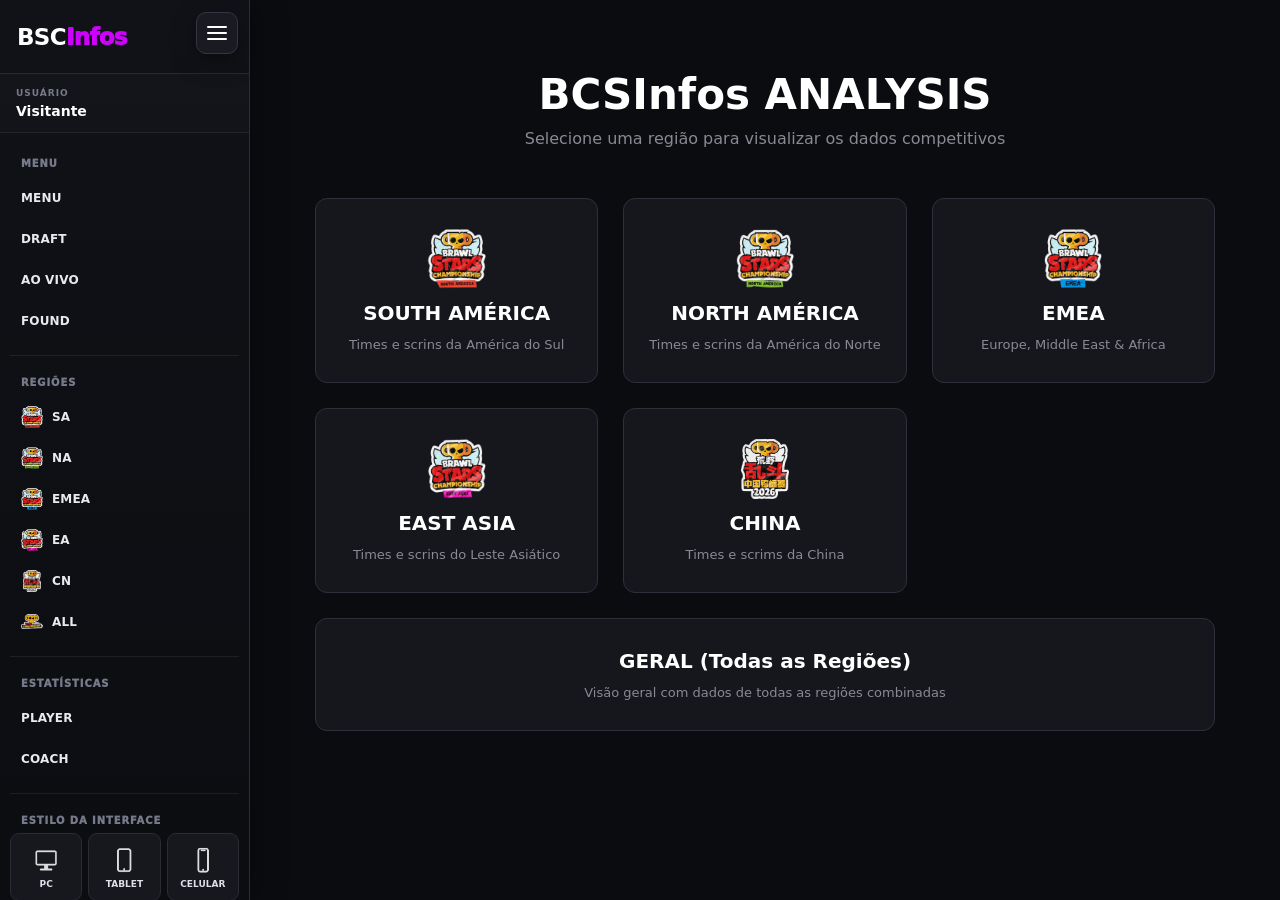
==== commit e92e97a6: "BSCinfos" ====
--- a/index.html
+++ b/index.html
@@ -35,11 +35,11 @@
     <h1 class="menu-title">BCSInfos <span class="accent">ANALYSIS</span></h1>
     <p class="menu-subtitle">Selecione uma região para visualizar os dados competitivos</p>
     <div class="region-grid">
-        <a href="sa.html" class="region-card"><img src="element/sa.png" alt="SA" onerror="this.style.display='none'"><span class="region-name">SOUTH AMÉRICA</span><span class="region-desc">Times e scrins da América do Sul</span></a>
-        <a href="na.html" class="region-card"><img src="element/na.png" alt="NA" onerror="this.style.display='none'"><span class="region-name">NORTH AMÉRICA</span><span class="region-desc">Times e scrins da América do Norte</span></a>
-        <a href="emea.html" class="region-card"><img src="element/emea.png" alt="EMEA" onerror="this.style.display='none'"><span class="region-name">EMEA</span><span class="region-desc">Europe, Middle East & Africa</span></a>
-        <a href="ea.html" class="region-card"><img src="element/ea.png" alt="EA" onerror="this.style.display='none'"><span class="region-name">EAST ASIA</span><span class="region-desc">Times e scrins do Leste Asiático</span></a>
-        <a href="cn.html" class="region-card"><img src="element/cn.png" alt="CN" onerror="this.style.display='none'"><span class="region-name">CHINA</span><span class="region-desc">Times e scrims da China</span></a>
+        <a href="sa.html" class="region-card"><img src="element/sa.png" alt="SA" onerror="this.style.display='none'" loading="lazy" decoding="async"><span class="region-name">SOUTH AMÉRICA</span><span class="region-desc">Times e scrins da América do Sul</span></a>
+        <a href="na.html" class="region-card"><img src="element/na.png" alt="NA" onerror="this.style.display='none'" loading="lazy" decoding="async"><span class="region-name">NORTH AMÉRICA</span><span class="region-desc">Times e scrins da América do Norte</span></a>
+        <a href="emea.html" class="region-card"><img src="element/emea.png" alt="EMEA" onerror="this.style.display='none'" loading="lazy" decoding="async"><span class="region-name">EMEA</span><span class="region-desc">Europe, Middle East & Africa</span></a>
+        <a href="ea.html" class="region-card"><img src="element/ea.png" alt="EA" onerror="this.style.display='none'" loading="lazy" decoding="async"><span class="region-name">EAST ASIA</span><span class="region-desc">Times e scrins do Leste Asiático</span></a>
+        <a href="cn.html" class="region-card"><img src="element/cn.png" alt="CN" onerror="this.style.display='none'" loading="lazy" decoding="async"><span class="region-name">CHINA</span><span class="region-desc">Times e scrims da China</span></a>
         <a href="geral.html" class="region-card" style="grid-column:1/-1"><span class="region-name">GERAL (Todas as Regiões)</span><span class="region-desc">Visão geral com dados de todas as regiões combinadas</span></a>
     </div>
 </div>
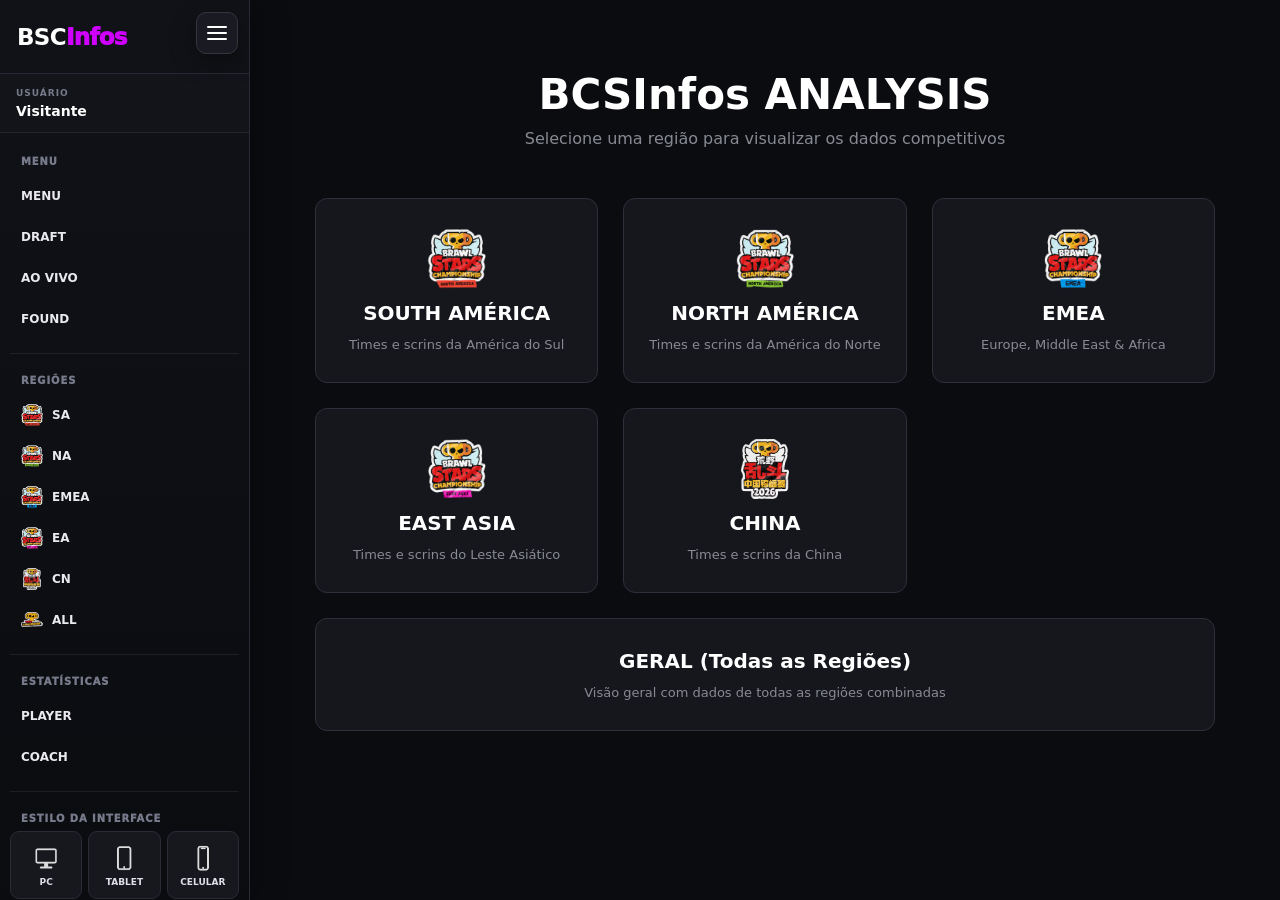
==== commit 18abff56: "BSCinfos" ====
--- a/index.html
+++ b/index.html
@@ -35,11 +35,11 @@
     <h1 class="menu-title">BCSInfos <span class="accent">ANALYSIS</span></h1>
     <p class="menu-subtitle">Selecione uma região para visualizar os dados competitivos</p>
     <div class="region-grid">
-        <a href="sa.html" class="region-card"><img src="element/sa.png" alt="SA" onerror="this.style.display='none'" loading="lazy" decoding="async"><span class="region-name">SOUTH AMÉRICA</span><span class="region-desc">Times e scrins da América do Sul</span></a>
-        <a href="na.html" class="region-card"><img src="element/na.png" alt="NA" onerror="this.style.display='none'" loading="lazy" decoding="async"><span class="region-name">NORTH AMÉRICA</span><span class="region-desc">Times e scrins da América do Norte</span></a>
-        <a href="emea.html" class="region-card"><img src="element/emea.png" alt="EMEA" onerror="this.style.display='none'" loading="lazy" decoding="async"><span class="region-name">EMEA</span><span class="region-desc">Europe, Middle East & Africa</span></a>
-        <a href="ea.html" class="region-card"><img src="element/ea.png" alt="EA" onerror="this.style.display='none'" loading="lazy" decoding="async"><span class="region-name">EAST ASIA</span><span class="region-desc">Times e scrins do Leste Asiático</span></a>
-        <a href="cn.html" class="region-card"><img src="element/cn.png" alt="CN" onerror="this.style.display='none'" loading="lazy" decoding="async"><span class="region-name">CHINA</span><span class="region-desc">Times e scrims da China</span></a>
+        <a href="sa.html" class="region-card"><img src="element/sa.png" alt="SA" onerror="this.style.display='none'"><span class="region-name">SOUTH AMÉRICA</span><span class="region-desc">Times e scrins da América do Sul</span></a>
+        <a href="na.html" class="region-card"><img src="element/na.png" alt="NA" onerror="this.style.display='none'"><span class="region-name">NORTH AMÉRICA</span><span class="region-desc">Times e scrins da América do Norte</span></a>
+        <a href="emea.html" class="region-card"><img src="element/emea.png" alt="EMEA" onerror="this.style.display='none'"><span class="region-name">EMEA</span><span class="region-desc">Europe, Middle East & Africa</span></a>
+        <a href="ea.html" class="region-card"><img src="element/ea.png" alt="EA" onerror="this.style.display='none'"><span class="region-name">EAST ASIA</span><span class="region-desc">Times e scrins do Leste Asiático</span></a>
+        <a href="cn.html" class="region-card"><img src="element/cn.png" alt="CN" onerror="this.style.display='none'"><span class="region-name">CHINA</span><span class="region-desc">Times e scrins da China</span></a>
         <a href="geral.html" class="region-card" style="grid-column:1/-1"><span class="region-name">GERAL (Todas as Regiões)</span><span class="region-desc">Visão geral com dados de todas as regiões combinadas</span></a>
     </div>
 </div>
--- a/style.css
+++ b/style.css
@@ -473,14 +473,12 @@
 .region-theme-NA { --region-accent: #00d26a; --region-soft: rgba(0,210,106,.18); }
 .region-theme-EMEA { --region-accent: #1683ff; --region-soft: rgba(22,131,255,.18); }
 .region-theme-EA { --region-accent: #ff4fc3; --region-soft: rgba(255,79,195,.18); }
-.region-theme-CN { --region-accent: #000000; --region-soft: rgba(0,0,0,.30); }
 .region-theme-ALL { --region-accent: #ffd21f; --region-soft: rgba(255,210,31,.18); }
 
 .region-theme-SA .side-region-link.region-link-SA.active,
 .region-theme-NA .side-region-link.region-link-NA.active,
 .region-theme-EMEA .side-region-link.region-link-EMEA.active,
 .region-theme-EA .side-region-link.region-link-EA.active,
-.region-theme-CN .side-region-link.region-link-CN.active,
 .region-theme-ALL .side-region-link.region-link-ALL.active {
     background: linear-gradient(90deg, var(--region-soft), rgba(255,255,255,.02));
     border-left-color: var(--region-accent);
@@ -491,14 +489,12 @@
 .region-theme-NA .side-current-region .side-screen-link::before,
 .region-theme-EMEA .side-current-region .side-screen-link::before,
 .region-theme-EA .side-current-region .side-screen-link::before,
-.region-theme-CN .side-current-region .side-screen-link::before,
 .region-theme-ALL .side-current-region .side-screen-link::before { color: var(--region-accent); }
 
 .region-theme-SA .side-current-region .side-screen-link:hover,
 .region-theme-NA .side-current-region .side-screen-link:hover,
 .region-theme-EMEA .side-current-region .side-screen-link:hover,
 .region-theme-EA .side-current-region .side-screen-link:hover,
-.region-theme-CN .side-current-region .side-screen-link:hover,
 .region-theme-ALL .side-current-region .side-screen-link:hover { color: #fff !important; background: var(--region-soft); }
 
 /* Seletor PC / Tablet / Celular com os arquivos pc.png, tablet.png e smart.png */
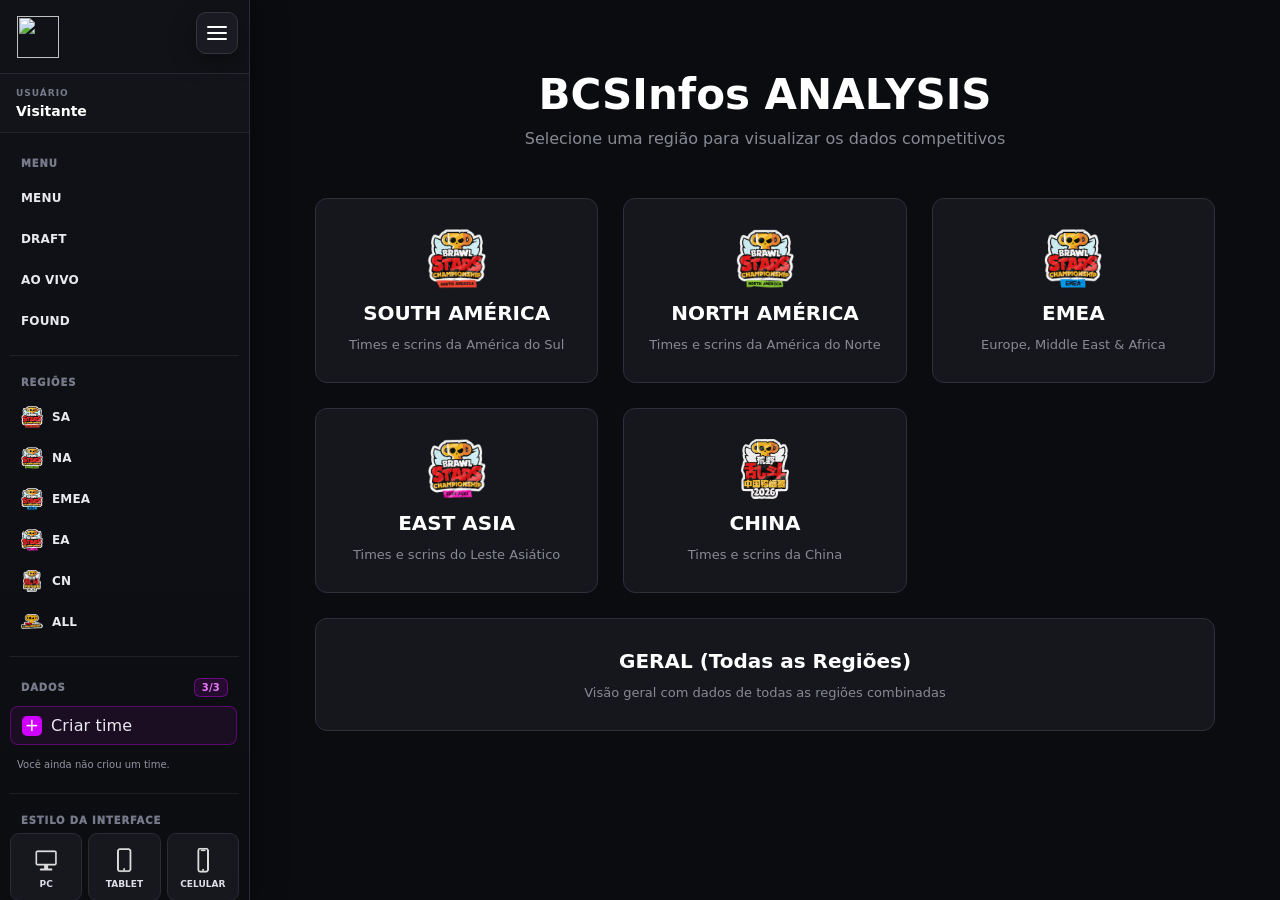
==== commit 9a6fb4da: "BSCinfos" ====
--- a/index.html
+++ b/index.html
@@ -21,8 +21,10 @@
 
     <link rel="stylesheet" href="platform.css">
     <script src="platform.js" defer></script>
+    <link rel="stylesheet" href="brand.css?v=20261101-blue">
 </head>
 <body>
+    <script src="brand.js?v=20261101-blue"></script>
 <nav class="navbar">
     <a href="index.html" class="nav-link">MENU</a>
     <a href="geral.html" class="nav-link">GERAL</a>
--- a/platform.css
+++ b/platform.css
@@ -0,0 +1,1478 @@
+
+/* =========================================================
+   BSCINFOS - ESTILIZAÇÃO POR PLATAFORMA
+   PC / TABLET / CELULAR
+   ========================================================= */
+
+:root {
+    --platform-main-width: 1400px;
+    --platform-main-padding: 30px;
+    --platform-sidebar-width: 280px;
+    --platform-gap: 25px;
+    --platform-card-padding: 20px;
+    --platform-font-scale: 1;
+}
+
+/* Seletor de plataforma */
+.platform-switcher {
+    position: fixed;
+    top: 55px;
+    right: 14px;
+    z-index: 100000;
+    display: flex;
+    align-items: center;
+    gap: 4px;
+    padding: 4px;
+    background: rgba(17,18,23,.96);
+    border: 1px solid var(--borda-destaque, #2a2a35);
+    border-radius: 9px;
+    box-shadow: 0 6px 22px rgba(0,0,0,.35);
+    backdrop-filter: blur(8px);
+}
+
+.platform-switcher-label {
+    color: var(--texto-secundario, #aaa);
+    font-size: 10px;
+    font-weight: 900;
+    padding: 0 5px;
+    text-transform: uppercase;
+}
+
+.platform-switch-btn {
+    border: 1px solid transparent;
+    background: transparent;
+    color: var(--texto, #fff);
+    border-radius: 6px;
+    padding: 6px 9px;
+    font-size: 10px;
+    font-weight: 900;
+    cursor: pointer;
+    text-transform: uppercase;
+    transition: .18s ease;
+}
+
+.platform-switch-btn:hover {
+    border-color: var(--accent-purple, #d3d3d3);
+}
+
+.platform-switch-btn.active {
+    background: var(--accent-purple, #d3d3d3);
+    color: #111;
+    border-color: var(--accent-purple, #d3d3d3);
+}
+
+/* Variáveis de cada plataforma */
+html[data-platform="pc"] {
+    --platform-main-width: 1400px;
+    --platform-main-padding: 30px;
+    --platform-sidebar-width: 280px;
+    --platform-gap: 25px;
+    --platform-card-padding: 20px;
+    --platform-font-scale: 1;
+}
+
+html[data-platform="tablet"] {
+    --platform-main-width: 1080px;
+    --platform-main-padding: 20px;
+    --platform-sidebar-width: 230px;
+    --platform-gap: 18px;
+    --platform-card-padding: 16px;
+    --platform-font-scale: .96;
+}
+
+html[data-platform="mobile"] {
+    --platform-main-width: 100%;
+    --platform-main-padding: 10px;
+    --platform-sidebar-width: 100%;
+    --platform-gap: 12px;
+    --platform-card-padding: 12px;
+    --platform-font-scale: .91;
+}
+
+/* =========================================================
+   PC
+   ========================================================= */
+html[data-platform="pc"] .main-container {
+    max-width: var(--platform-main-width);
+    padding: var(--platform-main-padding);
+}
+
+html[data-platform="pc"] .brawlers-container,
+html[data-platform="pc"] .times-container {
+    gap: var(--platform-gap);
+}
+
+html[data-platform="pc"] .sidebar {
+    width: var(--platform-sidebar-width);
+    min-width: var(--platform-sidebar-width);
+}
+
+html[data-platform="pc"] .info-panel {
+    padding: 30px;
+}
+
+html[data-platform="pc"] .scrins-grid {
+    grid-template-columns: repeat(auto-fill, minmax(350px, 1fr));
+}
+
+/* =========================================================
+   TABLET
+   ========================================================= */
+html[data-platform="tablet"] body {
+    overflow-x: hidden;
+}
+
+html[data-platform="tablet"] .main-container {
+    width: 100%;
+    max-width: var(--platform-main-width);
+    padding: var(--platform-main-padding);
+}
+
+html[data-platform="tablet"] .navbar {
+    padding-left: 125px;
+    padding-right: 125px;
+}
+
+html[data-platform="tablet"] .brawlers-container,
+html[data-platform="tablet"] .times-container {
+    gap: var(--platform-gap);
+}
+
+html[data-platform="tablet"] .sidebar {
+    width: var(--platform-sidebar-width);
+    min-width: var(--platform-sidebar-width);
+}
+
+html[data-platform="tablet"] .info-panel {
+    padding: var(--platform-card-padding);
+}
+
+html[data-platform="tablet"] .modo-card {
+    font-size: 17px;
+    padding: 16px;
+}
+
+html[data-platform="tablet"] .mapa-content {
+    grid-template-columns: repeat(2, minmax(0, 1fr));
+    gap: 14px;
+}
+
+html[data-platform="tablet"] .scrins-grid {
+    grid-template-columns: repeat(2, minmax(0, 1fr));
+}
+
+html[data-platform="tablet"] .scrim-rounds-container {
+    justify-content: flex-start;
+}
+
+/* =========================================================
+   CELULAR
+   ========================================================= */
+html[data-platform="mobile"] {
+    font-size: calc(16px * var(--platform-font-scale));
+}
+
+html[data-platform="mobile"] body {
+    width: 100%;
+    overflow-x: hidden;
+}
+
+html[data-platform="mobile"] .platform-switcher {
+    top: auto;
+    bottom: 10px;
+    right: 10px;
+    left: 10px;
+    justify-content: center;
+}
+
+html[data-platform="mobile"] .platform-switcher-label {
+    display: none;
+}
+
+html[data-platform="mobile"] .platform-switch-btn {
+    flex: 1;
+    padding: 8px 6px;
+}
+
+html[data-platform="mobile"] .navbar {
+    width: 100%;
+    padding: 12px 8px;
+    overflow-x: auto;
+    justify-content: flex-start;
+}
+
+html[data-platform="mobile"] .nav-links {
+    width: max-content;
+    gap: 12px;
+    margin: 0 auto;
+}
+
+html[data-platform="mobile"] .nav-link {
+    font-size: 11px;
+    white-space: nowrap;
+}
+
+html[data-platform="mobile"] .main-container {
+    width: 100%;
+    max-width: 100%;
+    padding: var(--platform-main-padding);
+}
+
+html[data-platform="mobile"] .page-header {
+    margin-bottom: 18px;
+}
+
+html[data-platform="mobile"] .page-header h1 {
+    font-size: 21px;
+    line-height: 1.2;
+}
+
+html[data-platform="mobile"] .filter-container {
+    flex-wrap: wrap;
+    gap: 8px;
+    margin-bottom: 18px;
+}
+
+html[data-platform="mobile"] .filter-select {
+    min-width: 0;
+    flex: 1 1 45%;
+    padding: 9px 10px;
+    font-size: 11px;
+}
+
+html[data-platform="mobile"] .brawlers-container,
+html[data-platform="mobile"] .times-container {
+    height: auto;
+    min-height: 0;
+    width: 100%;
+    flex-direction: column;
+    gap: var(--platform-gap);
+}
+
+html[data-platform="mobile"] .sidebar {
+    width: 100%;
+    min-width: 0;
+    height: 210px;
+    max-height: 210px;
+}
+
+html[data-platform="mobile"] .sidebar-list {
+    display: grid;
+    grid-template-columns: repeat(2, minmax(0, 1fr));
+    gap: 5px;
+}
+
+html[data-platform="mobile"] .sidebar-item {
+    min-width: 0;
+    padding: 8px;
+    font-size: 11px;
+}
+
+html[data-platform="mobile"] .info-panel {
+    width: 100%;
+    min-width: 0;
+    padding: var(--platform-card-padding);
+    overflow: visible;
+}
+
+html[data-platform="mobile"] .modo-card {
+    font-size: 15px;
+    padding: 13px 10px;
+    gap: 8px;
+}
+
+html[data-platform="mobile"] .modo-header {
+    padding: 12px;
+    font-size: 13px;
+}
+
+html[data-platform="mobile"] .mapa-content {
+    padding: 10px;
+    grid-template-columns: 1fr;
+    gap: 10px;
+}
+
+html[data-platform="mobile"] .excel-table {
+    display: block;
+    overflow-x: auto;
+    white-space: nowrap;
+}
+
+html[data-platform="mobile"] .synergy-grid {
+    grid-template-columns: 1fr;
+    gap: 10px;
+}
+
+html[data-platform="mobile"] .scrins-grid {
+    grid-template-columns: 1fr;
+}
+
+html[data-platform="mobile"] .scrim-card {
+    min-width: 0;
+}
+
+html[data-platform="mobile"] .scrim-rounds-container {
+    justify-content: flex-start;
+    overflow-x: auto;
+    -webkit-overflow-scrolling: touch;
+}
+
+html[data-platform="mobile"] .scrim-round-btn {
+    min-width: 105px;
+    flex: 0 0 auto;
+}
+
+html[data-platform="mobile"] .round-details-view {
+    padding: 12px;
+    gap: 12px;
+}
+
+html[data-platform="mobile"] .scrim-picks-container {
+    display: grid;
+    grid-template-columns: 1fr;
+    gap: 15px;
+}
+
+html[data-platform="mobile"] .map-middle-scrim {
+    order: -1;
+}
+
+html[data-platform="mobile"] .map-middle-scrim img {
+    width: min(100%, 320px);
+    max-width: 100%;
+    height: auto;
+}
+
+html[data-platform="mobile"] .team-picks-scrim {
+    width: 100%;
+}
+
+html[data-platform="mobile"] .pick-row img {
+    width: 46px;
+    height: 46px;
+}
+
+/* MAPAS - adaptação das telas existentes */
+html[data-platform="mobile"] .mapas-layout {
+    flex-direction: column;
+    gap: 12px;
+    min-height: 0;
+}
+
+html[data-platform="mobile"] #sidebar-mapas {
+    width: 100%;
+    min-width: 0;
+    max-height: 230px;
+}
+
+html[data-platform="mobile"] #painel-info-mapa {
+    width: 100%;
+    min-width: 0;
+}
+
+/* Formulários */
+html[data-platform="mobile"] .form-group input,
+html[data-platform="mobile"] .form-group select,
+html[data-platform="mobile"] .form-group textarea {
+    width: 100%;
+    max-width: 100%;
+}
+
+html[data-platform="mobile"] .modal-jogador-card {
+    max-width: calc(100vw - 20px);
+    padding: 18px;
+}
+
+/* Imagens nunca devem estourar a largura no celular */
+html[data-platform="mobile"] img {
+    max-width: 100%;
+}
+
+/* =========================================================
+   AJUSTES GERAIS PARA COMPONENTES ESPECÍFICOS
+   ========================================================= */
+html[data-platform="tablet"] .platform-switcher {
+    right: 10px;
+}
+
+.platform-transition,
+.platform-transition * {
+    transition: width .2s ease, max-width .2s ease, padding .2s ease,
+                gap .2s ease, grid-template-columns .2s ease;
+}
+
+/* =========================================================
+   NAVEGAÇÃO LATERAL GLOBAL
+   Todas as antigas navbars superiores são ocultadas e
+   substituídas por este menu lateral.
+   ========================================================= */
+:root {
+    --side-nav-width: 250px;
+    --side-nav-bg: #101116;
+    --side-nav-border: #2b2d38;
+    --side-nav-accent: #d000ff;
+    --side-nav-text: #f5f5f7;
+    --side-nav-muted: #9698a7;
+}
+
+.legacy-top-navbar {
+    display: none !important;
+}
+
+body.has-side-navigation {
+    padding-left: var(--side-nav-width);
+    box-sizing: border-box;
+}
+
+.bsc-side-nav {
+    position: fixed;
+    z-index: 99990;
+    top: 0;
+    left: 0;
+    bottom: 0;
+    width: var(--side-nav-width);
+    box-sizing: border-box;
+    background: linear-gradient(180deg, #111217 0%, #0c0d11 100%);
+    border-right: 1px solid var(--side-nav-border);
+    box-shadow: 8px 0 28px rgba(0,0,0,.28);
+    color: var(--side-nav-text);
+}
+
+.side-nav-header {
+    height: 74px;
+    display: flex;
+    align-items: center;
+    justify-content: space-between;
+    padding: 0 17px;
+    border-bottom: 1px solid #272934;
+    box-sizing: border-box;
+}
+
+.side-nav-brand {
+    color: #fff;
+    text-decoration: none;
+    font-size: 23px;
+    font-weight: 950;
+    letter-spacing: -.7px;
+}
+
+.side-nav-brand strong { color: #fff; }
+.side-nav-brand span { color: var(--side-nav-accent); }
+
+.side-nav-close,
+.side-nav-toggle {
+    border: 0;
+    cursor: pointer;
+    color: #fff;
+    background: #1a1b22;
+}
+
+.side-nav-close {
+    display: none;
+    width: 34px;
+    height: 34px;
+    border-radius: 8px;
+    font-size: 25px;
+    line-height: 1;
+}
+
+.side-nav-scroll {
+    height: calc(100vh - 74px);
+    overflow-y: auto;
+    padding: 12px 10px 20px;
+    box-sizing: border-box;
+    scrollbar-width: thin;
+}
+
+.side-nav-section {
+    padding: 5px 0 13px;
+    border-bottom: 1px solid rgba(255,255,255,.07);
+    margin-bottom: 8px;
+}
+
+.side-nav-section-title {
+    color: #777a8a;
+    font-size: 10px;
+    font-weight: 950;
+    letter-spacing: .9px;
+    padding: 8px 11px 7px;
+    text-transform: uppercase;
+}
+
+.side-nav-link {
+    display: flex;
+    align-items: center;
+    gap: 9px;
+    min-height: 39px;
+    box-sizing: border-box;
+    padding: 8px 11px;
+    margin: 2px 0;
+    border-radius: 8px;
+    color: #e9e9ee;
+    text-decoration: none;
+    font-size: 12px;
+    font-weight: 850;
+    letter-spacing: .15px;
+    transition: background .16s ease, color .16s ease, transform .16s ease;
+}
+
+.side-nav-link:hover {
+    background: #1c1d25;
+    color: #fff;
+    transform: translateX(2px);
+}
+
+.side-nav-link.active {
+    background: linear-gradient(90deg, rgba(208,0,255,.22), rgba(208,0,255,.06));
+    border-left: 3px solid var(--side-nav-accent);
+    padding-left: 8px;
+    color: #fff;
+}
+
+.side-region-link img {
+    width: 22px;
+    height: 22px;
+    object-fit: contain;
+    flex: 0 0 22px;
+}
+
+.side-screen-link {
+    color: #c6c7d0;
+}
+
+.side-screen-link::before {
+    content: "›";
+    color: var(--side-nav-accent);
+    font-size: 16px;
+    line-height: 1;
+}
+
+.side-style-section {
+    border-bottom: 0;
+    padding-bottom: 8px;
+}
+
+.side-style-section .platform-switcher {
+    position: static;
+    width: 100%;
+    display: grid;
+    grid-template-columns: 1fr;
+    gap: 5px;
+    padding: 0;
+    background: transparent;
+    border: 0;
+    box-shadow: none;
+    backdrop-filter: none;
+}
+
+.side-style-section .platform-switch-btn {
+    width: 100%;
+    text-align: left;
+    padding: 9px 11px;
+    border: 1px solid #282a34;
+    background: #17181e;
+    color: #dfe0e7;
+    border-radius: 8px;
+    font-size: 10px;
+}
+
+.side-style-section .platform-switch-btn:hover {
+    border-color: #9d00bd;
+    background: #1d1e27;
+}
+
+.side-style-section .platform-switch-btn.active {
+    background: var(--side-nav-accent);
+    border-color: var(--side-nav-accent);
+    color: #fff;
+}
+
+.side-nav-toggle {
+    display: none;
+    position: fixed;
+    z-index: 100001;
+    top: 12px;
+    left: 12px;
+    width: 44px;
+    height: 44px;
+    padding: 9px;
+    border: 1px solid #333540;
+    border-radius: 10px;
+    box-shadow: 0 8px 24px rgba(0,0,0,.35);
+}
+
+.side-nav-toggle span {
+    display: block;
+    height: 2px;
+    margin: 5px 0;
+    background: #fff;
+    border-radius: 2px;
+}
+
+.side-nav-backdrop {
+    display: none;
+}
+
+/* O conteúdo das páginas continua responsivo, agora partindo da lateral. */
+html[data-platform="pc"] {
+    --side-nav-width: 250px;
+}
+
+html[data-platform="tablet"] {
+    --side-nav-width: 220px;
+}
+
+html[data-platform="tablet"] body.has-side-navigation {
+    padding-left: var(--side-nav-width);
+}
+
+html[data-platform="tablet"] .bsc-side-nav {
+    width: var(--side-nav-width);
+}
+
+html[data-platform="mobile"] {
+    --side-nav-width: 0px;
+}
+
+html[data-platform="mobile"] body.has-side-navigation {
+    padding-left: 0;
+}
+
+html[data-platform="mobile"] .bsc-side-nav {
+    width: 280px;
+    max-width: 84vw;
+    transform: translateX(-105%);
+    transition: transform .22s ease;
+}
+
+html[data-platform="mobile"] body.side-nav-open .bsc-side-nav {
+    transform: translateX(0);
+}
+
+html[data-platform="mobile"] .side-nav-toggle {
+    display: block;
+}
+
+html[data-platform="mobile"] .side-nav-close {
+    display: block;
+}
+
+html[data-platform="mobile"] .side-nav-backdrop {
+    position: fixed;
+    inset: 0;
+    z-index: 99980;
+    background: rgba(0,0,0,.65);
+    backdrop-filter: blur(2px);
+}
+
+html[data-platform="mobile"] body.side-nav-open .side-nav-backdrop {
+    display: block;
+}
+
+html[data-platform="mobile"] .side-nav-header {
+    height: 65px;
+}
+
+html[data-platform="mobile"] .side-nav-scroll {
+    height: calc(100vh - 65px);
+}
+
+html[data-platform="mobile"] .main-container {
+    padding-top: 65px;
+}
+
+html[data-platform="mobile"] .wrapper,
+html[data-platform="mobile"] .teams-wrapper,
+html[data-platform="mobile"] .found-page {
+    padding-top: 65px;
+}
+
+/* Tablet também usa uma lateral fixa, com tamanho reduzido. */
+html[data-platform="tablet"] .side-nav-header {
+    height: 68px;
+}
+
+html[data-platform="tablet"] .side-nav-scroll {
+    height: calc(100vh - 68px);
+}
+
+/* Não deixar a antiga regra do switcher móvel voltar a colocá-lo no rodapé. */
+html[data-platform="mobile"] .platform-switcher {
+    position: static;
+    left: auto;
+    right: auto;
+    bottom: auto;
+    top: auto;
+}
+
+/* =========================================================
+   OVERRIDES DA NOVA NAVBAR LATERAL
+   Mantidos em CSS externo para não misturar estilo com HTML/JS.
+   ========================================================= */
+body.has-side-navigation {
+    padding-left: var(--side-nav-width, 250px);
+    transition: padding-left .22s ease;
+}
+body.has-side-navigation.side-nav-closed { padding-left: 0 !important; }
+
+.bsc-side-nav {
+    transform: translateX(0) !important;
+    transition: transform .22s ease, width .22s ease !important;
+}
+body.side-nav-closed .bsc-side-nav { transform: translateX(-105%) !important; }
+
+.side-nav-close {
+    display: flex !important;
+    align-items: center;
+    justify-content: center;
+    width: 34px;
+    height: 34px;
+    flex: 0 0 34px;
+    border: 1px solid #30323d;
+    border-radius: 8px;
+    background: #191a21;
+    color: #fff;
+    font-size: 24px;
+    line-height: 1;
+    cursor: pointer;
+}
+.side-nav-close:hover { background: #d000ff; border-color: #d000ff; }
+
+.side-nav-user {
+    padding: 14px 16px 13px;
+    border-bottom: 1px solid rgba(255,255,255,.07);
+    background: rgba(255,255,255,.012);
+}
+.side-nav-user-label {
+    display: block;
+    margin-bottom: 5px;
+    color: #777a8a;
+    font-size: 9px;
+    font-weight: 900;
+    letter-spacing: 1px;
+    text-transform: uppercase;
+}
+.side-nav-user-name {
+    display: block;
+    color: #fff;
+    font-size: 14px;
+    font-weight: 900;
+    max-width: 100%;
+    overflow: hidden;
+    text-overflow: ellipsis;
+    white-space: nowrap;
+}
+.side-nav-user-name::before { content: '@'; color: #d000ff; margin-right: 2px; }
+
+.side-nav-scroll { height: calc(100vh - 126px) !important; }
+
+.side-style-section .platform-switcher {
+    position: static !important;
+    width: 100%;
+    display: grid !important;
+    grid-template-columns: repeat(3, 1fr);
+    gap: 6px;
+    padding: 0;
+    background: transparent !important;
+    border: 0 !important;
+    box-shadow: none !important;
+}
+.side-style-section .platform-switch-btn {
+    min-width: 0;
+    min-height: 68px;
+    padding: 7px 3px;
+    display: flex;
+    flex-direction: column;
+    align-items: center;
+    justify-content: center;
+    gap: 5px;
+    border: 1px solid #292b35;
+    border-radius: 9px;
+    background: #17181e;
+    color: #dfe0e7;
+    cursor: pointer;
+    font-size: 9px;
+    font-weight: 900;
+}
+.side-style-section .platform-switch-btn img { width: 28px; height: 28px; object-fit: contain; opacity: .85; }
+.side-style-section .platform-switch-btn:hover { border-color: #d000ff; background: #1d1e27; }
+.side-style-section .platform-switch-btn.active { background: #d000ff; border-color: #d000ff; color: #fff; }
+.side-style-section .platform-switch-btn.active img { opacity: 1; }
+
+.side-nav-toggle {
+    display: flex !important;
+    position: fixed !important;
+    z-index: 100001 !important;
+    top: 12px;
+    left: calc(var(--side-nav-width, 250px) - 54px);
+    width: 42px;
+    height: 42px;
+    padding: 8px;
+    align-items: center;
+    justify-content: center;
+    flex-direction: column;
+    border: 1px solid #333540;
+    border-radius: 10px;
+    background: #1a1b22;
+    box-shadow: 0 8px 24px rgba(0,0,0,.35);
+    cursor: pointer;
+    transition: left .22s ease, background .15s ease, border-color .15s ease;
+}
+body.side-nav-closed .side-nav-toggle { left: 12px; }
+.side-nav-toggle:hover { background: #d000ff; border-color: #d000ff; }
+.side-nav-toggle span { display: block; width: 20px; height: 2px; margin: 2px 0; background: #fff; border-radius: 2px; }
+
+html[data-platform="pc"] { --side-nav-width: 250px; }
+html[data-platform="tablet"] { --side-nav-width: 220px; }
+html[data-platform="mobile"] { --side-nav-width: 280px; }
+
+html[data-platform="mobile"] body.has-side-navigation { padding-left: 0 !important; }
+html[data-platform="mobile"] .bsc-side-nav { width: min(280px, 86vw) !important; transform: translateX(-105%) !important; }
+html[data-platform="mobile"] body.side-nav-open .bsc-side-nav { transform: translateX(0) !important; }
+html[data-platform="mobile"] body.side-nav-open .side-nav-toggle { left: calc(min(280px, 86vw) - 54px); }
+html[data-platform="mobile"] .side-nav-toggle { left: 12px; }
+html[data-platform="mobile"] .side-nav-header { min-height: 65px; }
+html[data-platform="mobile"] .side-nav-backdrop { display: none; }
+html[data-platform="mobile"] body.side-nav-open .side-nav-backdrop { display: block; position: fixed; inset: 0; z-index: 99980; background: rgba(0,0,0,.65); backdrop-filter: blur(2px); }
+
+html[data-platform="tablet"] body.has-side-navigation { padding-left: var(--side-nav-width); }
+html[data-platform="tablet"] .bsc-side-nav { width: var(--side-nav-width) !important; }
+html[data-platform="tablet"] .side-nav-header { min-height: 68px; }
+
+body.side-nav-closed .side-nav-backdrop { display: none !important; }
+
+/* =========================================================
+   AVISO DO DRAFT NO CELULAR
+   Aparece somente quando a interface CELULAR está selecionada
+   e o aparelho está na vertical.
+   ========================================================= */
+.draft-mobile-warning {
+    position: fixed;
+    inset: 0;
+    z-index: 999999;
+    display: flex;
+    align-items: center;
+    justify-content: center;
+    padding: 20px;
+    background: rgba(5, 6, 10, .88);
+    backdrop-filter: blur(7px);
+}
+
+.draft-mobile-warning.hidden {
+    display: none;
+}
+
+.draft-mobile-warning-card {
+    width: min(92vw, 430px);
+    padding: 28px 24px;
+    text-align: center;
+    background: #111217;
+    border: 1px solid #343542;
+    border-radius: 18px;
+    box-shadow: 0 20px 70px rgba(0, 0, 0, .65), 0 0 30px rgba(255, 0, 255, .12);
+}
+
+.draft-mobile-warning-icon {
+    width: 58px;
+    height: 58px;
+    margin: 0 auto 16px;
+    display: flex;
+    align-items: center;
+    justify-content: center;
+    border-radius: 50%;
+    background: linear-gradient(135deg, #ff00ff, #8800ff);
+    color: #fff;
+    font-size: 30px;
+    font-weight: 900;
+}
+
+.draft-mobile-warning-card h2 {
+    margin: 0 0 12px;
+    color: #fff;
+    font-size: 20px;
+    font-weight: 900;
+    text-transform: uppercase;
+}
+
+.draft-mobile-warning-card p {
+    margin: 0 auto 22px;
+    max-width: 360px;
+    color: #c8c9d2;
+    font-size: 14px;
+    line-height: 1.55;
+}
+
+.draft-mobile-warning-close {
+    border: 0;
+    border-radius: 9px;
+    padding: 11px 26px;
+    background: linear-gradient(135deg, #ff00ff, #8800ff);
+    color: #fff;
+    font-size: 12px;
+    font-weight: 900;
+    cursor: pointer;
+    text-transform: uppercase;
+}
+
+.draft-mobile-warning-close:hover {
+    filter: brightness(1.12);
+}
+
+/* No celular em modo paisagem o Draft ocupa melhor a tela. */
+html[data-platform="mobile"] body:has(.draft-mobile-warning) .draft-mobile-warning {
+    display: flex;
+}
+
+@media (orientation: landscape) {
+    .draft-mobile-warning {
+        display: none !important;
+    }
+}
+
+/* =========================================================
+   AJUSTES DA NAVEGAÇÃO LATERAL — REGIÕES + SEÇÕES
+   ========================================================= */
+
+/* Cada região usa sua própria cor quando está aberta. */
+body.region-theme-SA { --region-accent: #ff3333; --region-soft: rgba(255,51,51,.18); }
+body.region-theme-NA { --region-accent: #22c55e; --region-soft: rgba(34,197,94,.18); }
+body.region-theme-EMEA { --region-accent: #3b82f6; --region-soft: rgba(59,130,246,.18); }
+body.region-theme-EA { --region-accent: #ff4fd8; --region-soft: rgba(255,79,216,.18); }
+body.region-theme-ALL { --region-accent: #facc15; --region-soft: rgba(250,204,21,.18); }
+
+.side-regions-section > .side-region-link.active {
+    color: #fff !important;
+    border-left: 3px solid var(--region-accent, #d000ff) !important;
+    padding-left: 8px;
+    background: linear-gradient(90deg, var(--region-soft, rgba(208,0,255,.22)), transparent) !important;
+}
+
+.side-regions-section > .side-region-link.active:hover {
+    background: linear-gradient(90deg, var(--region-soft, rgba(208,0,255,.22)), transparent) !important;
+}
+
+/* As SEÇÕES ficam imediatamente abaixo da região atualmente aberta. */
+.side-regions-section > .side-current-region {
+    margin: 2px 0 9px 12px;
+    padding: 2px 0 5px 8px;
+    border-left: 2px solid var(--region-accent, #d000ff);
+    border-bottom: 0;
+    background: transparent;
+}
+
+.side-regions-section > .side-current-region .side-nav-section-title {
+    color: var(--region-accent, #d000ff);
+    padding: 7px 9px 5px;
+}
+
+.side-regions-section > .side-current-region .side-nav-link {
+    min-height: 32px;
+    margin: 1px 0;
+    padding: 6px 9px;
+    color: #d8d9df !important;
+    font-size: 11px;
+}
+
+.side-regions-section > .side-current-region .side-nav-link:hover {
+    color: #fff !important;
+    background: var(--region-soft, rgba(208,0,255,.12));
+    transform: translateX(2px);
+}
+
+.side-regions-section > .side-current-region .side-screen-link::before {
+    color: var(--region-accent, #d000ff);
+}
+
+/* A cor da região também aparece no estado ativo dos links internos. */
+body.region-theme-SA .side-regions-section > .side-current-region .side-screen-link.active,
+body.region-theme-NA .side-regions-section > .side-current-region .side-screen-link.active,
+body.region-theme-EMEA .side-regions-section > .side-current-region .side-screen-link.active,
+body.region-theme-EA .side-regions-section > .side-current-region .side-screen-link.active,
+body.region-theme-ALL .side-regions-section > .side-current-region .side-screen-link.active {
+    border-left-color: var(--region-accent) !important;
+    background: var(--region-soft) !important;
+}
+
+/* =========================================================
+   REGIÕES — BLOCO DA REGIÃO + SEÇÕES
+   ========================================================= */
+.side-region-block {
+    display: block;
+    width: 100%;
+}
+
+.side-region-block .side-current-region {
+    width: calc(100% - 12px);
+}
+
+/* Cada região usa sua própria cor quando selecionada.
+   As regras específicas anulam a cor roxa padrão da navbar. */
+.side-regions-section > .region-block-SA > .side-region-link.active {
+    --region-accent: #ff3333;
+    --region-soft: rgba(255,51,51,.20);
+    background: linear-gradient(90deg, rgba(255,51,51,.22), rgba(255,51,51,.06)) !important;
+    border-left-color: #ff3333 !important;
+}
+
+.side-regions-section > .region-block-NA > .side-region-link.active {
+    --region-accent: #22c55e;
+    --region-soft: rgba(34,197,94,.20);
+    background: linear-gradient(90deg, rgba(34,197,94,.22), rgba(34,197,94,.06)) !important;
+    border-left-color: #22c55e !important;
+}
+
+.side-regions-section > .region-block-EMEA > .side-region-link.active {
+    --region-accent: #3b82f6;
+    --region-soft: rgba(59,130,246,.20);
+    background: linear-gradient(90deg, rgba(59,130,246,.22), rgba(59,130,246,.06)) !important;
+    border-left-color: #3b82f6 !important;
+}
+
+.side-regions-section > .region-block-EA > .side-region-link.active {
+    --region-accent: #ff4fd8;
+    --region-soft: rgba(255,79,216,.20);
+    background: linear-gradient(90deg, rgba(255,79,216,.22), rgba(255,79,216,.06)) !important;
+    border-left-color: #ff4fd8 !important;
+}
+
+.side-regions-section > .region-block-ALL > .side-region-link.active {
+    --region-accent: #facc15;
+    --region-soft: rgba(250,204,21,.20);
+    background: linear-gradient(90deg, rgba(250,204,21,.22), rgba(250,204,21,.06)) !important;
+    border-left-color: #facc15 !important;
+    color: #fff !important;
+}
+
+/* O bloco de SEÇÕES fica preso à região aberta. */
+.side-regions-section > .region-block-SA.is-open .side-current-region,
+.side-regions-section > .region-block-NA.is-open .side-current-region,
+.side-regions-section > .region-block-EMEA.is-open .side-current-region,
+.side-regions-section > .region-block-EA.is-open .side-current-region,
+.side-regions-section > .region-block-ALL.is-open .side-current-region {
+    margin: 0 0 8px 12px;
+}
+
+.side-regions-section > .region-block-SA.is-open .side-current-region { border-left-color: #ff3333; }
+.side-regions-section > .region-block-NA.is-open .side-current-region { border-left-color: #22c55e; }
+.side-regions-section > .region-block-EMEA.is-open .side-current-region { border-left-color: #3b82f6; }
+.side-regions-section > .region-block-EA.is-open .side-current-region { border-left-color: #ff4fd8; }
+.side-regions-section > .region-block-ALL.is-open .side-current-region { border-left-color: #facc15; }
+
+.side-regions-section > .region-block-SA.is-open .side-nav-section-title { color: #ff3333; }
+.side-regions-section > .region-block-NA.is-open .side-nav-section-title { color: #22c55e; }
+.side-regions-section > .region-block-EMEA.is-open .side-nav-section-title { color: #3b82f6; }
+.side-regions-section > .region-block-EA.is-open .side-nav-section-title { color: #ff4fd8; }
+.side-regions-section > .region-block-ALL.is-open .side-nav-section-title { color: #facc15; }
+
+.side-regions-section > .region-block-SA.is-open .side-screen-link::before { color: #ff3333; }
+.side-regions-section > .region-block-NA.is-open .side-screen-link::before { color: #22c55e; }
+.side-regions-section > .region-block-EMEA.is-open .side-screen-link::before { color: #3b82f6; }
+.side-regions-section > .region-block-EA.is-open .side-screen-link::before { color: #ff4fd8; }
+.side-regions-section > .region-block-ALL.is-open .side-screen-link::before { color: #facc15; }
+
+/* =========================================================
+   DRAFT — APROVEITAR TODA A LARGURA DISPONÍVEL
+   Remove o espaço vazio lateral causado pelo max-width global.
+   ========================================================= */
+body.draft-page .main-container {
+    width: 100% !important;
+    max-width: none !important;
+    margin-left: 0 !important;
+    margin-right: 0 !important;
+}
+
+html[data-platform="pc"] body.draft-page .main-container {
+    width: 100% !important;
+    max-width: none !important;
+}
+
+html[data-platform="tablet"] body.draft-page .main-container,
+html[data-platform="mobile"] body.draft-page .main-container {
+    width: 100% !important;
+    max-width: 100% !important;
+}
+
+/* =========================================================
+   AJUSTES FINAIS — ALL + SEÇÕES + DRAFT MOBILE
+   ========================================================= */
+
+/* A palavra SEÇÕES não é exibida; os links continuam visíveis. */
+.side-current-region .side-nav-section-title {
+    display: none !important;
+}
+
+/* Garante que a região selecionada use sua própria cor, sem o roxo padrão. */
+.side-regions-section .region-block-SA > .side-region-link.active {
+    background: linear-gradient(90deg, rgba(255,51,51,.24), rgba(255,51,51,.06)) !important;
+    border-left-color: #ff3333 !important;
+}
+.side-regions-section .region-block-NA > .side-region-link.active {
+    background: linear-gradient(90deg, rgba(34,197,94,.24), rgba(34,197,94,.06)) !important;
+    border-left-color: #22c55e !important;
+}
+.side-regions-section .region-block-EMEA > .side-region-link.active {
+    background: linear-gradient(90deg, rgba(59,130,246,.24), rgba(59,130,246,.06)) !important;
+    border-left-color: #3b82f6 !important;
+}
+.side-regions-section .region-block-EA > .side-region-link.active {
+    background: linear-gradient(90deg, rgba(255,79,216,.24), rgba(255,79,216,.06)) !important;
+    border-left-color: #ff4fd8 !important;
+}
+.side-regions-section .region-block-ALL > .side-region-link.active {
+    background: linear-gradient(90deg, rgba(250,204,21,.24), rgba(250,204,21,.06)) !important;
+    border-left-color: #facc15 !important;
+}
+
+/* =========================================================
+   DRAFT NO CELULAR
+   Esconde os painéis laterais para que BANS + PICKS + MAPA
+   tenham toda a largura da tela. O JS calcula a escala do board.
+   ========================================================= */
+@media (max-width: 700px) {
+    body.draft-page .main-container {
+        padding: 0 6px 6px !important;
+        gap: 0 !important;
+    }
+
+    body.draft-page .draft-area {
+        width: 100% !important;
+        max-width: none !important;
+        flex: 1 1 100% !important;
+        padding: 4px !important;
+        border-radius: 12px !important;
+    }
+
+    body.draft-page .info-panels,
+    body.draft-page .roster-area {
+        display: none !important;
+    }
+
+    body.draft-page .vertical-layout {
+        width: 100% !important;
+        height: 100% !important;
+        overflow: hidden !important;
+    }
+
+    body.draft-page .draft-board-capture {
+        transform: none !important;
+        max-width: none !important;
+        max-height: none !important;
+        margin: 0 auto !important;
+    }
+
+    body.draft-page .top-controls {
+        margin: 4px 6px 5px !important;
+        padding: 6px 8px !important;
+        min-height: 34px !important;
+    }
+
+    body.draft-page #timer-fase-label {
+        font-size: 9px !important;
+    }
+
+    body.draft-page #timer-numero {
+        font-size: 21px !important;
+    }
+
+    body.draft-page .timer-clock-icon {
+        width: 24px !important;
+        height: 24px !important;
+    }
+}
+
+/* SCRINS: a barra de partidas permanece lateral em todas as interfaces. */
+html[data-platform="pc"] .scrim-sets-layout {
+    grid-template-columns: 190px minmax(0, 1fr);
+}
+
+html[data-platform="tablet"] .scrim-sets-layout {
+    grid-template-columns: 180px minmax(560px, 1fr);
+    overflow-x: auto;
+}
+
+html[data-platform="tablet"] .scrim-sets-sidebar {
+    width: 180px;
+    min-width: 180px;
+}
+
+html[data-platform="mobile"] .scrim-sets-layout {
+    grid-template-columns: 170px minmax(520px, 1fr);
+    overflow-x: auto;
+    overflow-y: hidden;
+}
+
+html[data-platform="mobile"] .scrim-sets-sidebar {
+    width: 170px;
+    min-width: 170px;
+    height: 500px;
+}
+
+html[data-platform="mobile"] .scrim-set-content {
+    min-width: 520px;
+}
+
+html[data-platform="mobile"] .scrim-set-content .round-details-view {
+    min-width: 520px;
+    overflow: hidden;
+}
+
+html[data-platform="mobile"] .scrim-picks-container {
+    grid-template-columns: 120px minmax(180px, 220px) 120px;
+    grid-template-rows: 1fr;
+    overflow: hidden;
+}
+
+html[data-platform="mobile"] .scrim-team-picks-left,
+html[data-platform="mobile"] .scrim-team-picks-right {
+    flex-direction: column;
+    flex-wrap: nowrap;
+}
+
+/* =========================================================
+   COMING SOON - PLAYER / COACH
+   ========================================================= */
+.bsc-coming-soon-overlay {
+    position: fixed;
+    inset: 0;
+    z-index: 100001;
+    display: flex;
+    align-items: center;
+    justify-content: center;
+    background: rgba(0, 0, 0, .72);
+    backdrop-filter: blur(4px);
+    opacity: 0;
+    visibility: hidden;
+    pointer-events: none;
+    transition: opacity .18s ease, visibility .18s ease;
+}
+
+.bsc-coming-soon-overlay.show {
+    opacity: 1;
+    visibility: visible;
+    pointer-events: auto;
+}
+
+.bsc-coming-soon-card {
+    min-width: 260px;
+    padding: 28px 32px;
+    border: 1px solid var(--borda-destaque, #2a2a35);
+    border-radius: 14px;
+    background: var(--bg-cards, #181820);
+    box-shadow: 0 18px 55px rgba(0,0,0,.5);
+    text-align: center;
+}
+
+.bsc-coming-soon-title {
+    color: #fff;
+    font-size: 24px;
+    font-weight: 900;
+    margin-bottom: 18px;
+}
+
+.bsc-coming-soon-close {
+    border: 1px solid var(--accent-purple, #d000ff);
+    border-radius: 8px;
+    padding: 9px 18px;
+    background: transparent;
+    color: #fff;
+    font-weight: 900;
+    cursor: pointer;
+}
+
+.bsc-coming-soon-close:hover {
+    background: var(--accent-purple, #d000ff);
+}
+
+/* =========================================================
+   DADOS / TIMES PERSONALIZADOS POR LOGIN
+   ========================================================= */
+.side-data-heading {
+    display: flex;
+    align-items: center;
+    justify-content: space-between;
+    gap: 8px;
+}
+.side-data-counter {
+    display: inline-flex;
+    align-items: center;
+    justify-content: center;
+    min-width: 34px;
+    padding: 3px 7px;
+    border: 1px solid rgba(208, 0, 255, .42);
+    border-radius: 6px;
+    background: rgba(208, 0, 255, .12);
+    color: #e879f9;
+    font-size: 10px;
+    font-weight: 900;
+    letter-spacing: .2px;
+}
+.side-create-team-button {
+    width: calc(100% - 2px);
+    border: 1px solid rgba(208, 0, 255, .35);
+    background: rgba(208, 0, 255, .07);
+    cursor: pointer;
+    text-align: left;
+    font: inherit;
+}
+.side-create-team-button:hover:not(:disabled) {
+    background: rgba(208, 0, 255, .18);
+    border-color: #d000ff;
+}
+.side-create-team-button:disabled {
+    cursor: not-allowed;
+    opacity: .48;
+}
+.side-create-team-plus {
+    display: inline-flex;
+    width: 20px;
+    height: 20px;
+    flex: 0 0 20px;
+    align-items: center;
+    justify-content: center;
+    border-radius: 5px;
+    background: #d000ff;
+    color: #fff;
+    font-size: 17px;
+    line-height: 1;
+}
+.side-created-teams { display: grid; gap: 5px; margin-top: 5px; }
+.side-created-team {
+    display: flex;
+    align-items: center;
+    gap: 8px;
+    min-width: 0;
+    padding: 7px 8px;
+    border: 1px solid rgba(255,255,255,.07);
+    border-radius: 7px;
+    background: rgba(255,255,255,.025);
+}
+.side-created-team-logo {
+    width: 30px;
+    height: 30px;
+    flex: 0 0 30px;
+    object-fit: contain;
+    border-radius: 4px;
+}
+.side-created-team-info { display: grid; gap: 3px; min-width: 0; flex: 1; }
+.side-created-team-info strong, .side-created-team-info span {
+    overflow: hidden;
+    text-overflow: ellipsis;
+    white-space: nowrap;
+}
+.side-created-team-info strong { color: #f4f4f7; font-size: 11px; }
+.side-created-team-info span { color: #9293a2; font-size: 10px; }
+.side-created-team-remove {
+    width: 24px;
+    height: 24px;
+    flex: 0 0 24px;
+    border: 0;
+    border-radius: 5px;
+    background: transparent;
+    color: #999aaa;
+    font-size: 18px;
+    cursor: pointer;
+}
+.side-created-team-remove:hover { background: rgba(255,70,90,.15); color: #ff6477; }
+.side-create-team-overlay {
+    position: fixed;
+    inset: 0;
+    z-index: 100500;
+    display: none;
+    align-items: center;
+    justify-content: center;
+    padding: 18px;
+    background: rgba(0,0,0,.72);
+    backdrop-filter: blur(5px);
+}
+.side-create-team-overlay.show { display: flex; }
+.side-create-team-dialog {
+    position: relative;
+    width: min(100%, 440px);
+    max-height: min(90vh, 760px);
+    overflow: auto;
+    padding: 25px;
+    border: 1px solid #343541;
+    border-radius: 15px;
+    background: #17181f;
+    color: #f4f4f7;
+    box-shadow: 0 24px 80px rgba(0,0,0,.5);
+}
+.side-create-team-dialog h2 { margin: 0 30px 7px 0; font-size: 22px; }
+.side-create-team-dialog p { margin: 0 0 20px; color: #a3a4b4; font-size: 13px; }
+.side-create-team-close {
+    position: absolute;
+    top: 12px;
+    right: 12px;
+    width: 32px;
+    height: 32px;
+    border: 0;
+    border-radius: 8px;
+    background: #252630;
+    color: white;
+    font-size: 22px;
+    cursor: pointer;
+}
+.side-create-team-form { display: grid; gap: 14px; }
+.side-create-team-form label { display: grid; gap: 7px; color: #d7d7e0; font-size: 12px; font-weight: 800; }
+.side-create-team-form input {
+    box-sizing: border-box;
+    width: 100%;
+    min-height: 42px;
+    padding: 10px 12px;
+    border: 1px solid #373844;
+    border-radius: 8px;
+    outline: none;
+    background: #101116;
+    color: #fff;
+    font: inherit;
+    font-weight: 500;
+}
+.side-create-team-form input:focus { border-color: #d000ff; box-shadow: 0 0 0 2px rgba(208,0,255,.13); }
+.side-create-team-form input[type="file"] { padding: 7px; font-size: 11px; }
+.side-create-team-error { min-height: 0; color: #ff7888; font-size: 12px; }
+.side-create-team-submit {
+    min-height: 44px;
+    border: 0;
+    border-radius: 8px;
+    background: #d000ff;
+    color: white;
+    font-size: 12px;
+    font-weight: 900;
+    cursor: pointer;
+}
+.side-create-team-submit:hover { filter: brightness(1.12); }
+@media (max-width: 700px) {
+    .side-create-team-dialog { padding: 20px 16px; }
+}
+.side-created-team-empty {
+    padding: 8px 7px;
+    color: #9293a2;
+    font-size: 10px;
+    line-height: 1.4;
+}
+.side-created-team-owner {
+    color: #d000ff !important;
+    font-size: 9px !important;
+}
+
+
+/* Times criados na barra lateral podem ser abertos como páginas de perfil. */
+.side-created-team-clickable { cursor: pointer; }
+.side-created-team-clickable:hover { border-color: var(--side-nav-accent, #d000ff); background: rgba(208,0,255,.09); }
+.side-created-team-clickable:focus-visible { outline: 2px solid var(--side-nav-accent, #d000ff); outline-offset: 2px; }
+
+/* Página de perfil de time criado */
+.custom-team-page { width: min(1050px, calc(100% - 36px)); margin: 54px auto 40px; color: var(--texto, #f5f5f7); }
+.custom-team-back { display: inline-flex; margin-bottom: 22px; color: #d000ff; text-decoration: none; font-weight: 800; }
+.custom-team-card { background: var(--bg-cards, #181820); border: 1px solid var(--borda-destaque, #2b2d38); border-radius: 14px; padding: clamp(20px, 4vw, 38px); }
+.custom-team-heading { display: flex; align-items: center; gap: 22px; padding-bottom: 24px; border-bottom: 1px solid rgba(255,255,255,.1); }
+.custom-team-logo { width: 112px; height: 112px; object-fit: contain; border-radius: 14px; background: #111217; border: 1px solid #30313b; }
+.custom-team-title { margin: 0 0 8px; font-size: clamp(25px, 4vw, 38px); font-weight: 950; overflow-wrap: anywhere; }
+.custom-team-abbreviation { color: #d000ff; font-size: 17px; font-weight: 900; text-transform: uppercase; }
+.custom-team-subtitle { color: var(--texto-secundario, #a0a0b0); margin-top: 8px; font-size: 13px; }
+.custom-team-details { display: grid; grid-template-columns: repeat(2, minmax(0,1fr)); gap: 14px; margin-top: 24px; }
+.custom-team-detail { padding: 18px; border: 1px solid rgba(255,255,255,.1); background: rgba(255,255,255,.025); border-radius: 10px; min-width: 0; }
+.custom-team-detail-label { display: block; color: #9294a5; font-size: 11px; font-weight: 900; text-transform: uppercase; letter-spacing: .7px; margin-bottom: 9px; }
+.custom-team-detail-value { font-size: 18px; font-weight: 850; overflow-wrap: anywhere; }
+.custom-team-error { padding: 28px; border: 1px solid #39303e; background: #181820; border-radius: 12px; }
+@media (max-width: 600px) { .custom-team-page { width: calc(100% - 24px); margin-top: 72px; } .custom-team-heading { align-items: flex-start; gap: 14px; } .custom-team-logo { width: 78px; height: 78px; } .custom-team-details { grid-template-columns: 1fr; } }
--- a/brand.css
+++ b/brand.css
@@ -0,0 +1,17 @@
+
+:root{--accent-purple:#0076FE!important;--accent-hover:#2690FF!important;--accent:#0076FE!important;--brand-blue:#0076FE}
+.page-header .accent,.modo-card,.modo-header,.nav-link:hover,.mapas-modo-title{color:#0076FE!important}
+button:focus-visible,input:focus,select:focus,.sidebar-item:hover,.sidebar-item.active,.modo-card:hover,.scrim-card:hover,.scrim-round-btn.active{border-color:#0076FE!important;outline-color:#0076FE}
+.side-nav-brand{display:flex!important;align-items:center;gap:0;overflow:hidden;min-width:0}
+.side-nav-brand .brand-mark{width:42px;height:42px;object-fit:contain;flex:0 0 42px;transition:transform .65s cubic-bezier(.2,.8,.2,1)}
+.side-nav-brand .brand-word{white-space:nowrap;opacity:0;max-width:0;transform:translateX(-12px);overflow:hidden;color:#fff;font-weight:900;transition:max-width .45s ease,opacity .3s ease,transform .45s ease}
+.side-nav-brand:hover .brand-mark{transform:rotate(360deg)}
+.side-nav-brand:hover .brand-word{opacity:1;max-width:130px;transform:translateX(0);margin-left:7px}
+#bsc-page-loader{position:fixed;inset:0;z-index:999999;background:#090a0e;display:flex;align-items:center;justify-content:center;opacity:1;visibility:visible;transition:opacity .35s ease,visibility .35s ease}
+#bsc-page-loader.is-done{opacity:0;visibility:hidden;pointer-events:none}
+.bsc-loader-core{position:relative;width:108px;height:108px;display:grid;place-items:center}
+.bsc-loader-core img{width:72px;height:72px;object-fit:contain;mix-blend-mode:screen}
+.bsc-loader-ring{position:absolute;inset:0;transform:rotate(-90deg)}
+.bsc-loader-ring circle{fill:none;stroke:#172337;stroke-width:5}
+.bsc-loader-ring .progress{stroke:#0076FE;stroke-linecap:round;stroke-dasharray:302;stroke-dashoffset:302;transition:stroke-dashoffset .12s linear}
+@media(prefers-reduced-motion:reduce){.side-nav-brand .brand-mark,.side-nav-brand .brand-word,#bsc-page-loader{transition:none!important}}
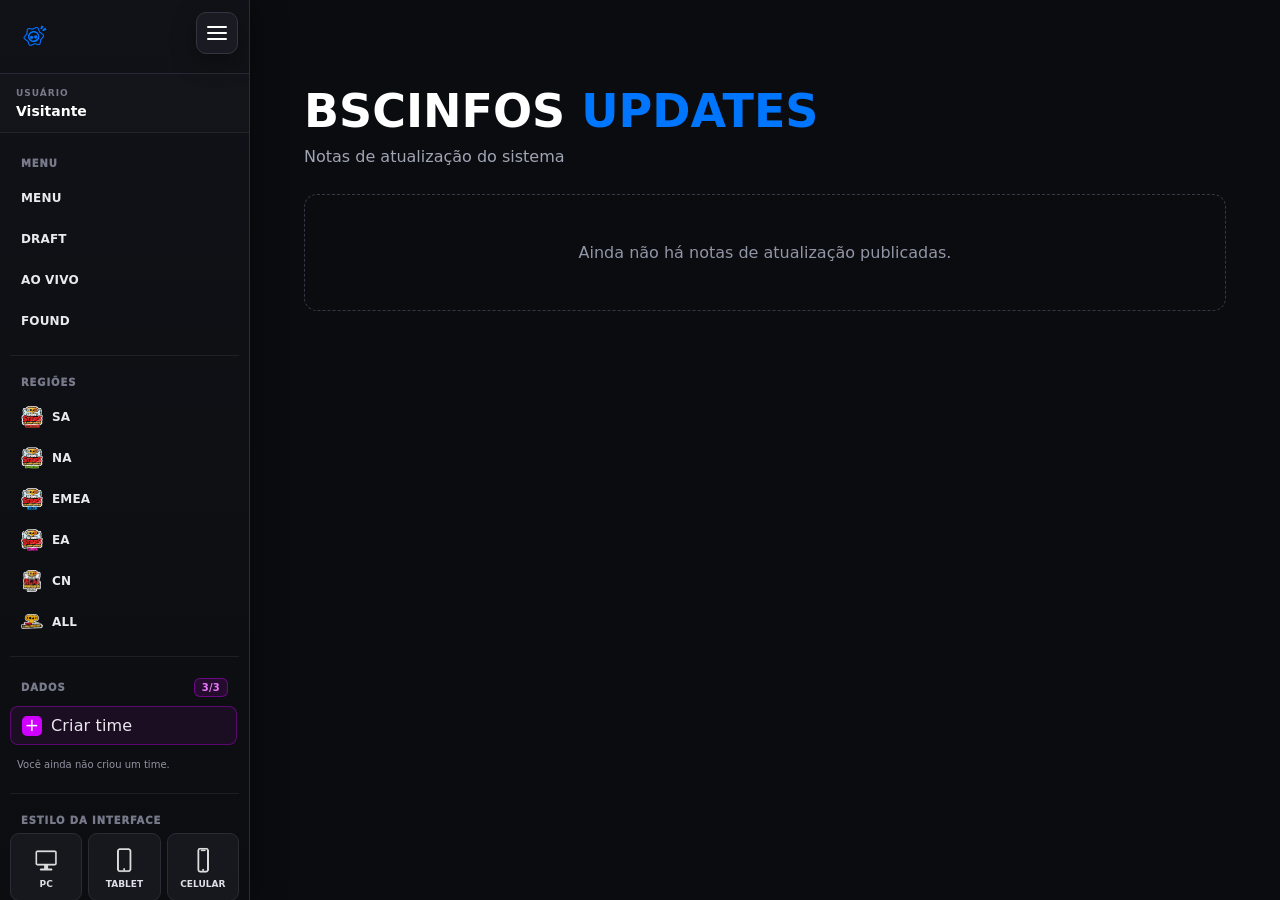
==== commit f784ea35: "BSCinfos" ====
--- a/index.html
+++ b/index.html
@@ -1,50 +1,98 @@
 <!DOCTYPE html>
 <html lang="pt-br">
 <head>
-    <script src="users.js"></script>
-    <script src="auth.js"></script>
-    <meta charset="UTF-8">
-    <meta name="viewport" content="width=device-width, initial-scale=1.0">
-    <title>BCSInfos — Menu Principal</title>
-    <link rel="stylesheet" href="style.css">
-    <style>
-        .menu-container{display:flex;flex-direction:column;align-items:center;justify-content:center;min-height:80vh;padding:40px 20px}
-        .menu-title{font-size:42px;font-weight:800;margin-bottom:10px;text-align:center}
-        .menu-subtitle{font-size:16px;color:var(--texto-secundario,#a0a0b0);margin-bottom:50px;text-align:center}
-        .region-grid{display:grid;grid-template-columns:repeat(auto-fit,minmax(220px,1fr));gap:25px;max-width:900px;width:100%}
-        .region-card{background:var(--bg-cards,#181820);border:1px solid var(--borda-destaque,#2a2a35);border-radius:12px;padding:30px 20px;text-align:center;text-decoration:none;color:white;transition:all .3s;display:flex;flex-direction:column;align-items:center;gap:12px}
-        .region-card:hover{transform:translateY(-5px);border-color:var(--accent,#e91e63);box-shadow:0 8px 24px rgba(233,30,99,.2)}
-        .region-card img{width:60px;height:60px;object-fit:contain;border-radius:8px}
-        .region-card .region-name{font-size:20px;font-weight:700}
-        .region-card .region-desc{font-size:13px;color:var(--texto-secundario,#a0a0b0)}
-    </style>
-
-    <link rel="stylesheet" href="platform.css">
-    <script src="platform.js" defer></script>
-    <link rel="stylesheet" href="brand.css?v=20261101-blue">
+  <script src="users.js"></script>
+  <script src="auth.js"></script>
+  <meta charset="UTF-8">
+  <meta name="viewport" content="width=device-width, initial-scale=1.0">
+  <title>BSCinfos — Atualizações</title>
+  <link rel="stylesheet" href="style.css">
+  <link rel="stylesheet" href="platform.css">
+  <script src="platform.js" defer></script>
+  <style>
+    :root{--brand-blue:#0076FE}
+    .updates-page{max-width:1050px;margin:0 auto;padding:54px 24px 80px}
+    .updates-head{display:flex;align-items:flex-start;justify-content:space-between;gap:18px;margin-bottom:28px}
+    .updates-title{font-size:clamp(30px,5vw,46px);font-weight:900;margin:0;color:#fff}
+    .updates-title span{color:var(--brand-blue)}
+    .updates-subtitle{color:#a0a5b4;margin:9px 0 0}
+    .admin-add{border:1px solid var(--brand-blue);background:rgba(0,118,254,.13);color:#fff;border-radius:9px;padding:9px 13px;font-size:12px;font-weight:800;cursor:pointer;white-space:nowrap}
+    .admin-add:hover,.primary-btn:hover{background:#0076FE;color:#fff}
+    .update-card{background:#15171e;border:1px solid #2b2e39;border-radius:13px;padding:22px;margin:16px 0}
+    .update-card-top{display:flex;align-items:center;gap:12px;flex-wrap:wrap;margin-bottom:12px}
+    .version-pill{background:rgba(0,118,254,.15);border:1px solid rgba(0,118,254,.55);color:#58aaff;border-radius:20px;padding:5px 11px;font-size:12px;font-weight:900}
+    .update-date{font-size:12px;color:#858b9b}
+    .update-card h2{margin:0 0 16px;font-size:22px}
+    .topic{border-top:1px solid #2b2e39;padding:14px 0 2px;margin-top:12px}
+    .topic-type{font-size:11px;letter-spacing:.08em;font-weight:900;color:#58aaff}
+    .topic-type.bugs{color:#ff7373}
+    .topic p{margin:7px 0;color:#d9dce5;white-space:pre-wrap}
+    .topic img{display:block;max-width:min(100%,620px);max-height:360px;object-fit:contain;border-radius:9px;margin-top:10px;border:1px solid #303543}
+    .empty-updates{border:1px dashed #343947;border-radius:13px;padding:48px 20px;text-align:center;color:#9096a6}
+    .modal-backdrop{position:fixed;inset:0;z-index:100100;background:rgba(0,0,0,.78);display:none;align-items:center;justify-content:center;padding:18px}
+    .modal-backdrop.open{display:flex}
+    .update-modal{width:min(760px,100%);max-height:90vh;overflow:auto;background:#14161d;border:1px solid #343a49;border-radius:15px;padding:22px;box-shadow:0 20px 80px #0009}
+    .modal-head{display:flex;justify-content:space-between;align-items:center;gap:12px;margin-bottom:18px}
+    .modal-head h2{margin:0;font-size:21px}.modal-close{background:none;border:0;color:#fff;font-size:25px;cursor:pointer}
+    .field{display:flex;flex-direction:column;gap:7px;margin:13px 0}.field label{font-size:12px;color:#aeb5c5;font-weight:800}
+    .field input,.field textarea,.field select{width:100%;box-sizing:border-box;background:#0d0f15;border:1px solid #343a49;border-radius:8px;color:#fff;padding:11px;font:inherit}
+    .field textarea{min-height:85px;resize:vertical}
+    .topic-editor{border:1px solid #303746;border-radius:10px;padding:14px;margin:14px 0;background:#101219}
+    .topic-editor h3{margin:0 0 10px;font-size:14px;color:#58aaff}
+    .topic-actions{display:flex;gap:10px;flex-wrap:wrap;margin-top:16px}
+    .secondary-btn,.primary-btn{border-radius:8px;padding:10px 14px;font-weight:800;cursor:pointer}
+    .secondary-btn{background:#202431;color:#dce5f5;border:1px solid #3b4558}.primary-btn{background:#075dbb;color:white;border:1px solid #0076FE}
+    .publish-help{display:none;margin-top:14px;background:#0d2035;border:1px solid #175da2;border-radius:9px;padding:13px;color:#d8eaff;font-size:13px;line-height:1.5}
+    .publish-help.show{display:block}.publish-help code{color:#83c1ff}
+    @media(max-width:600px){.updates-page{padding:35px 14px}.updates-head{align-items:flex-start}.admin-add{font-size:11px;padding:8px}.update-card{padding:16px}}
+  </style>
 </head>
 <body>
-    <script src="brand.js?v=20261101-blue"></script>
 <nav class="navbar">
-    <a href="index.html" class="nav-link">MENU</a>
-    <a href="geral.html" class="nav-link">GERAL</a>
-    <a href="draft.html" class="nav-link">DRAFT</a>
-    <a href="vivo.html" class="nav-link">AO VIVO</a>
-    <a href="found.html" class="nav-link">FOUND</a>
+  <a href="index.html" class="nav-link">MENU</a><a href="geral.html" class="nav-link">GERAL</a>
+  <a href="draft.html" class="nav-link">DRAFT</a><a href="vivo.html" class="nav-link">AO VIVO</a><a href="found.html" class="nav-link">FOUND</a>
 </nav>
 <main class="main-container">
-<div class="menu-container">
-    <h1 class="menu-title">BCSInfos <span class="accent">ANALYSIS</span></h1>
-    <p class="menu-subtitle">Selecione uma região para visualizar os dados competitivos</p>
-    <div class="region-grid">
-        <a href="sa.html" class="region-card"><img src="element/sa.png" alt="SA" onerror="this.style.display='none'"><span class="region-name">SOUTH AMÉRICA</span><span class="region-desc">Times e scrins da América do Sul</span></a>
-        <a href="na.html" class="region-card"><img src="element/na.png" alt="NA" onerror="this.style.display='none'"><span class="region-name">NORTH AMÉRICA</span><span class="region-desc">Times e scrins da América do Norte</span></a>
-        <a href="emea.html" class="region-card"><img src="element/emea.png" alt="EMEA" onerror="this.style.display='none'"><span class="region-name">EMEA</span><span class="region-desc">Europe, Middle East & Africa</span></a>
-        <a href="ea.html" class="region-card"><img src="element/ea.png" alt="EA" onerror="this.style.display='none'"><span class="region-name">EAST ASIA</span><span class="region-desc">Times e scrins do Leste Asiático</span></a>
-        <a href="cn.html" class="region-card"><img src="element/cn.png" alt="CN" onerror="this.style.display='none'"><span class="region-name">CHINA</span><span class="region-desc">Times e scrins da China</span></a>
-        <a href="geral.html" class="region-card" style="grid-column:1/-1"><span class="region-name">GERAL (Todas as Regiões)</span><span class="region-desc">Visão geral com dados de todas as regiões combinadas</span></a>
-    </div>
+  <section class="updates-page">
+    <header class="updates-head">
+      <div><h1 class="updates-title">BSCINFOS <span>UPDATES</span></h1><p class="updates-subtitle">Notas de atualização do sistema</p></div>
+      <button id="openAdminEditor" class="admin-add" type="button" hidden>＋ Nova nota</button>
+    </header>
+    <div id="updatesList" aria-live="polite"><div class="empty-updates">Carregando atualizações...</div></div>
+  </section>
+</main>
+<div class="modal-backdrop" id="updateModal" role="dialog" aria-modal="true" aria-labelledby="modalTitle">
+  <div class="update-modal">
+    <div class="modal-head"><h2 id="modalTitle">Criar nota de atualização</h2><button class="modal-close" id="closeAdminEditor" aria-label="Fechar">×</button></div>
+    <div class="field"><label for="updateTitle">TÍTULO DA ATUALIZAÇÃO</label><input id="updateTitle" maxlength="120" placeholder="Ex.: Melhorias no sistema"></div>
+    <div id="topicEditors"></div>
+    <div class="topic-actions"><button class="secondary-btn" id="addTopic" type="button">＋ Adicionar tópico</button><button class="primary-btn" id="createUpdate" type="button">Confirmar e preparar publicação</button></div>
+    <div class="publish-help" id="publishHelp">Arquivo <code>atualizacoes.json</code> gerado. Para publicar para todos, abra o arquivo no GitHub, substitua o conteúdo pelo JSON baixado e confirme o commit. A publicação aparece no site após o GitHub Pages atualizar.</div>
+  </div>
 </div>
-</main>
+<script>
+(function(){
+  'use strict';
+  const JSON_PATH='atualizacoes.json';
+  const GITHUB_EDIT='https://github.com/BSCinfos/TestZone/edit/main/atualizacoes.json';
+  const $=id=>document.getElementById(id);
+  let data={versao_atual:'1.0',atualizacoes:[]};
+  function escapeHtml(value){return String(value??'').replace(/[&<>"']/g,c=>({'&':'&amp;','<':'&lt;','>':'&gt;','"':'&quot;',"'":'&#39;'}[c]));}
+  function isAdmin(){try{return typeof window.BSC_USER==='function' && String(window.BSC_USER()).toLowerCase()==='admin';}catch(e){return false;}}
+  function nextVersion(v){let m=String(v||'1.0').match(/^(\d+)\.(\d+)$/);if(!m)return '1.1';let major=+m[1],minor=+m[2]+1;if(minor>9){major++;minor=0;}return major+'.'+minor;}
+  function render(){const list=$('updatesList');const notes=[...(data.atualizacoes||[])].reverse();if(!notes.length){list.innerHTML='<div class="empty-updates">Ainda não há notas de atualização publicadas.</div>';return;}list.innerHTML=notes.map(note=>`<article class="update-card"><div class="update-card-top"><span class="version-pill">VERSÃO ${escapeHtml(note.versao)}</span><span class="update-date">${escapeHtml(note.data||'')}</span></div><h2>${escapeHtml(note.titulo)}</h2>${(note.topicos||[]).map(t=>`<section class="topic"><span class="topic-type ${t.tipo==='bugs'?'bugs':''}">${t.tipo==='bugs'?'BUGS':'ADIÇÕES'}</span><p>${escapeHtml(t.descricao)}</p>${t.imagem?`<img src="${t.imagem}" alt="Imagem do tópico" loading="lazy">`:''}</section>`).join('')}</article>`).join('');}
+  async function load(){try{const res=await fetch(JSON_PATH+'?v='+Date.now(),{cache:'no-store'});if(res.ok){const json=await res.json();if(json&&Array.isArray(json.atualizacoes))data=json;}}catch(e){console.warn('Não foi possível ler atualizacoes.json',e);}render();}
+  function addTopicEditor(){const n=$('topicEditors').children.length+1;const el=document.createElement('section');el.className='topic-editor';el.innerHTML=`<h3>TÓPICO ${n}</h3><div class="field"><label>TIPO DO TÓPICO</label><select class="topic-kind"><option value="adicoes">ADIÇÕES</option><option value="bugs">BUGS</option></select></div><div class="field"><label>DESCRIÇÃO</label><textarea class="topic-description" maxlength="1500" placeholder="Descreva a adição ou correção"></textarea></div><div class="field"><label>IMAGEM (OPCIONAL)</label><input class="topic-image" type="file" accept="image/png,image/jpeg,image/webp"></div><button type="button" class="secondary-btn remove-topic">Remover tópico</button>`;el.querySelector('.remove-topic').addEventListener('click',()=>{el.remove();renumberTopics();});$('topicEditors').appendChild(el);}
+  function renumberTopics(){[...$('topicEditors').children].forEach((el,i)=>el.querySelector('h3').textContent='TÓPICO '+(i+1));}
+  function readFile(file){return new Promise((resolve,reject)=>{if(!file){resolve(null);return;}if(file.size>1200000){reject(new Error('A imagem deve ter no máximo 1,2 MB.'));return;}const reader=new FileReader();reader.onload=()=>resolve(reader.result);reader.onerror=reject;reader.readAsDataURL(file);});}
+  $('openAdminEditor').hidden=!isAdmin();$('openAdminEditor').addEventListener('click',()=>{$('publishHelp').classList.remove('show');$('updateModal').classList.add('open');if(!$('topicEditors').children.length)addTopicEditor();});
+  $('closeAdminEditor').addEventListener('click',()=>$('updateModal').classList.remove('open'));$('updateModal').addEventListener('click',e=>{if(e.target===$('updateModal'))$('updateModal').classList.remove('open');});
+  $('addTopic').addEventListener('click',addTopicEditor);
+  $('createUpdate').addEventListener('click',async()=>{const title=$('updateTitle').value.trim();const editors=[...$('topicEditors').children];if(!title){alert('Informe o título da atualização.');return;}if(!editors.length){alert('Adicione pelo menos um tópico de adições ou bugs.');return;}const topics=[];try{for(const el of editors){const desc=el.querySelector('.topic-description').value.trim();if(!desc){alert('Preencha a descrição de todos os tópicos.');return;}const file=el.querySelector('.topic-image').files[0];topics.push({tipo:el.querySelector('.topic-kind').value,descricao:desc,imagem:await readFile(file)});}}catch(err){alert(err.message||'Não foi possível ler uma imagem.');return;}
+    const version=nextVersion(data.versao_atual);const updated={versao_atual:version,atualizacoes:[...(data.atualizacoes||[]),{versao:version,titulo,data:new Date().toLocaleDateString('pt-BR'),topicos:topics}]};const blob=new Blob([JSON.stringify(updated,null,2)],{type:'application/json'});const url=URL.createObjectURL(blob);const a=document.createElement('a');a.href=url;a.download='atualizacoes.json';a.click();URL.revokeObjectURL(url);$('publishHelp').classList.add('show');const open=document.createElement('a');open.href=GITHUB_EDIT;open.target='_blank';open.rel='noopener';open.textContent=' Abrir atualizacoes.json no GitHub para publicar';open.style.cssText='display:inline-block;margin-top:8px;color:#83c1ff;font-weight:800';$('publishHelp').appendChild(document.createElement('br'));$('publishHelp').appendChild(open);
+  });
+  load();
+})();
+</script>
 </body>
 </html>
--- a/platform.css
+++ b/platform.css
@@ -1476,3 +1476,19 @@
 .custom-team-detail-value { font-size: 18px; font-weight: 850; overflow-wrap: anywhere; }
 .custom-team-error { padding: 28px; border: 1px solid #39303e; background: #181820; border-radius: 12px; }
 @media (max-width: 600px) { .custom-team-page { width: calc(100% - 24px); margin-top: 72px; } .custom-team-heading { align-items: flex-start; gap: 14px; } .custom-team-logo { width: 78px; height: 78px; } .custom-team-details { grid-template-columns: 1fr; } }
+
+
+/* IDENTIDADE AZUL BSCINFOS — substitui acentos roxos da navegação global */
+:root { --side-nav-accent:#0076FE; --accent-purple:#0076FE; --accent:#0076FE; }
+.bsc-side-nav, .bsc-side-nav * { --side-nav-accent:#0076FE; }
+.side-nav-brand span, .side-nav-user-name::before { color:#0076FE !important; }
+.side-nav-close:hover, .side-nav-toggle:hover { background:#0076FE !important; border-color:#0076FE !important; }
+.side-style-section .platform-switch-btn:hover { border-color:#0076FE !important; }
+.side-style-section .platform-switch-btn.active { background:#0076FE !important; border-color:#0076FE !important; }
+.side-nav-item.active, .side-nav-link.active, .side-nav-section a.active { border-color:#0076FE !important; }
+.side-nav-item:hover, .side-nav-link:hover, .side-nav-section a:hover { border-color:#0076FE !important; }
+.side-nav-brand { display:flex; align-items:center; gap:7px; overflow:hidden; }
+.side-nav-brand .brand-mark { width:34px; height:34px; object-fit:contain; flex:0 0 34px; transition:transform .65s cubic-bezier(.2,.8,.2,1); }
+.side-nav-brand .brand-word { color:#fff !important; white-space:nowrap; opacity:0; max-width:0; overflow:hidden; transform:translateX(-10px); transition:opacity .3s ease,max-width .4s ease,transform .4s ease; }
+.side-nav-brand:hover .brand-mark { transform:rotate(360deg); }
+.side-nav-brand:hover .brand-word { opacity:1; max-width:110px; transform:translateX(0); }
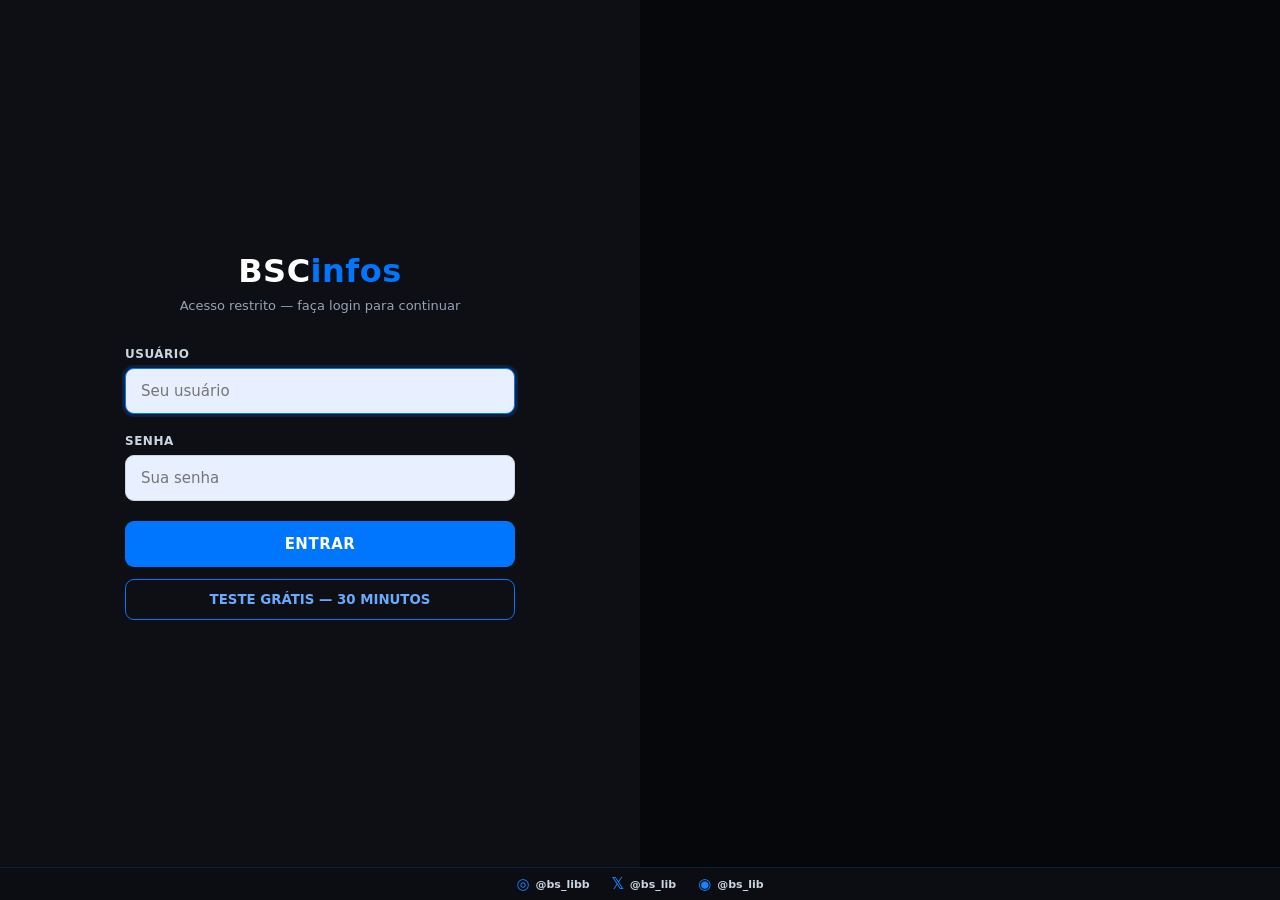
==== commit 3ba82b93: "BSCinfos" ====
--- a/index.html
+++ b/index.html
@@ -46,6 +46,7 @@
     .publish-help.show{display:block}.publish-help code{color:#83c1ff}
     @media(max-width:600px){.updates-page{padding:35px 14px}.updates-head{align-items:flex-start}.admin-add{font-size:11px;padding:8px}.update-card{padding:16px}}
   </style>
+    <link rel="icon" type="image/png" href="element/bscinfos-logo.png">
 </head>
 <body>
 <nav class="navbar">
--- a/platform.css
+++ b/platform.css
@@ -1492,3 +1492,24 @@
 .side-nav-brand .brand-word { color:#fff !important; white-space:nowrap; opacity:0; max-width:0; overflow:hidden; transform:translateX(-10px); transition:opacity .3s ease,max-width .4s ease,transform .4s ease; }
 .side-nav-brand:hover .brand-mark { transform:rotate(360deg); }
 .side-nav-brand:hover .brand-word { opacity:1; max-width:110px; transform:translateX(0); }
+
+
+/* Conta e teste grátis */
+.side-nav-user-row{display:flex;align-items:center;justify-content:space-between;gap:8px}
+.bsc-logout-btn{border:1px solid #3b4558;background:#202431;color:#e8edf7;border-radius:6px;padding:5px 9px;font-size:11px;font-weight:800;cursor:pointer}
+.bsc-logout-btn:hover{border-color:#0076fe;color:#fff}
+.bsc-trial-clock{display:flex;align-items:center;gap:7px;margin-top:9px;color:#70b7ff;font-size:11px;font-weight:800}
+.bsc-trial-clock[hidden]{display:none}
+.bsc-trial-clock img{width:17px;height:17px;object-fit:contain}
+.bsc-trial-logout-modal{position:fixed;inset:0;z-index:100200;background:rgba(0,0,0,.82);display:flex;align-items:center;justify-content:center;padding:18px}
+.bsc-trial-logout-card{width:min(440px,100%);background:#151821;border:1px solid #343b4d;border-radius:13px;padding:24px;color:#f5f7fb;box-shadow:0 20px 70px #000b;text-align:center}
+.bsc-trial-logout-card p{font-size:14px;line-height:1.6;color:#d8deea;margin:0 0 18px}
+.bsc-trial-logout-card strong{display:block;margin-bottom:18px}
+.bsc-trial-actions{display:flex;gap:10px;justify-content:center;flex-wrap:wrap}
+.bsc-trial-actions button{border-radius:8px;padding:10px 14px;font-weight:800;cursor:pointer}
+.bsc-trial-continue{background:#075dbb;border:1px solid #0076fe;color:#fff}
+.bsc-trial-exit{background:#282d39;border:1px solid #4b5364;color:#fff}
+.bsc-social-footer{position:fixed;z-index:99980;left:0;right:0;bottom:0;display:flex;justify-content:center;align-items:center;gap:22px;padding:7px 12px;background:rgba(12,14,20,.94);border:1px solid rgba(0,118,254,.18);border-left:0;border-right:0;border-bottom:0;border-radius:0;backdrop-filter:blur(8px);font-size:11px}
+.bsc-social-footer a{display:flex;align-items:center;gap:6px;color:#cbd5e1;text-decoration:none;font-weight:800}
+.bsc-social-footer a span{color:#1684ff;font-size:15px}
+@media(max-width:700px){.bsc-social-footer{left:0;right:0;bottom:0;gap:13px;font-size:10px;padding:6px}}
